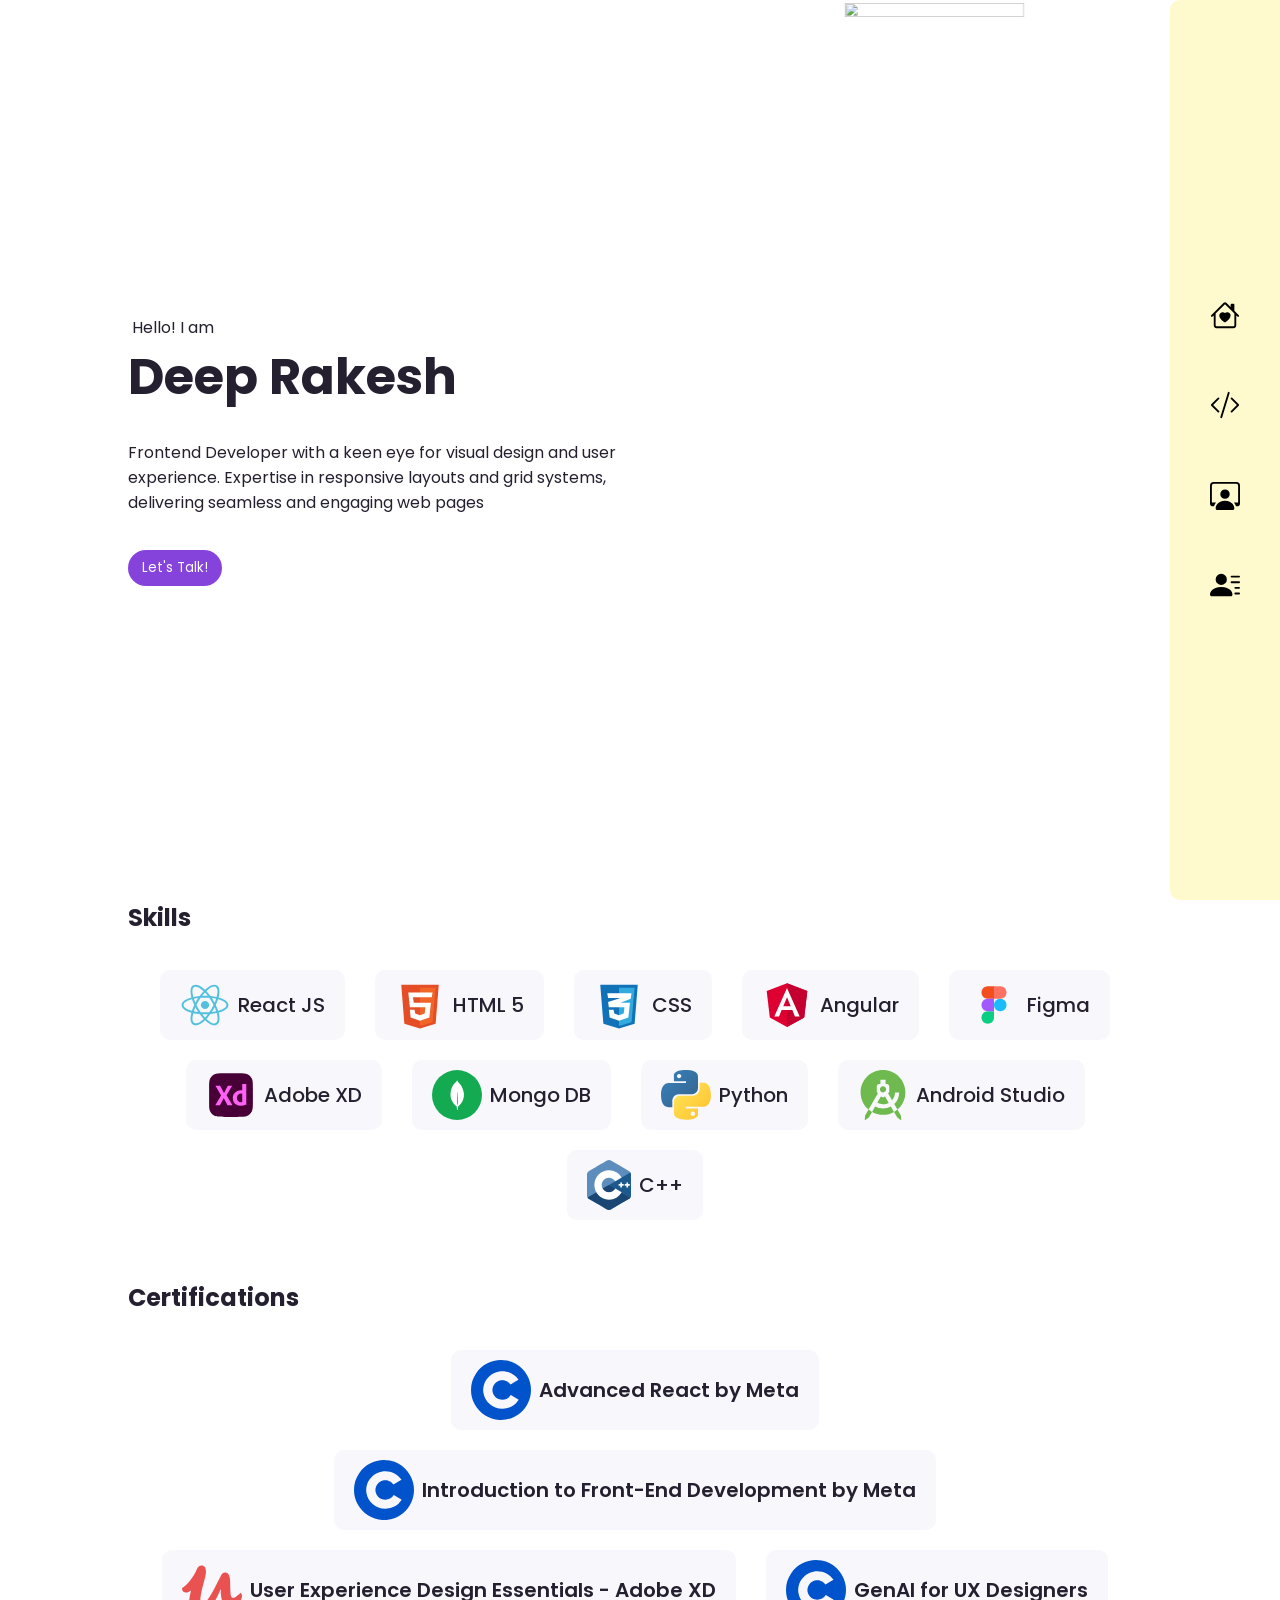
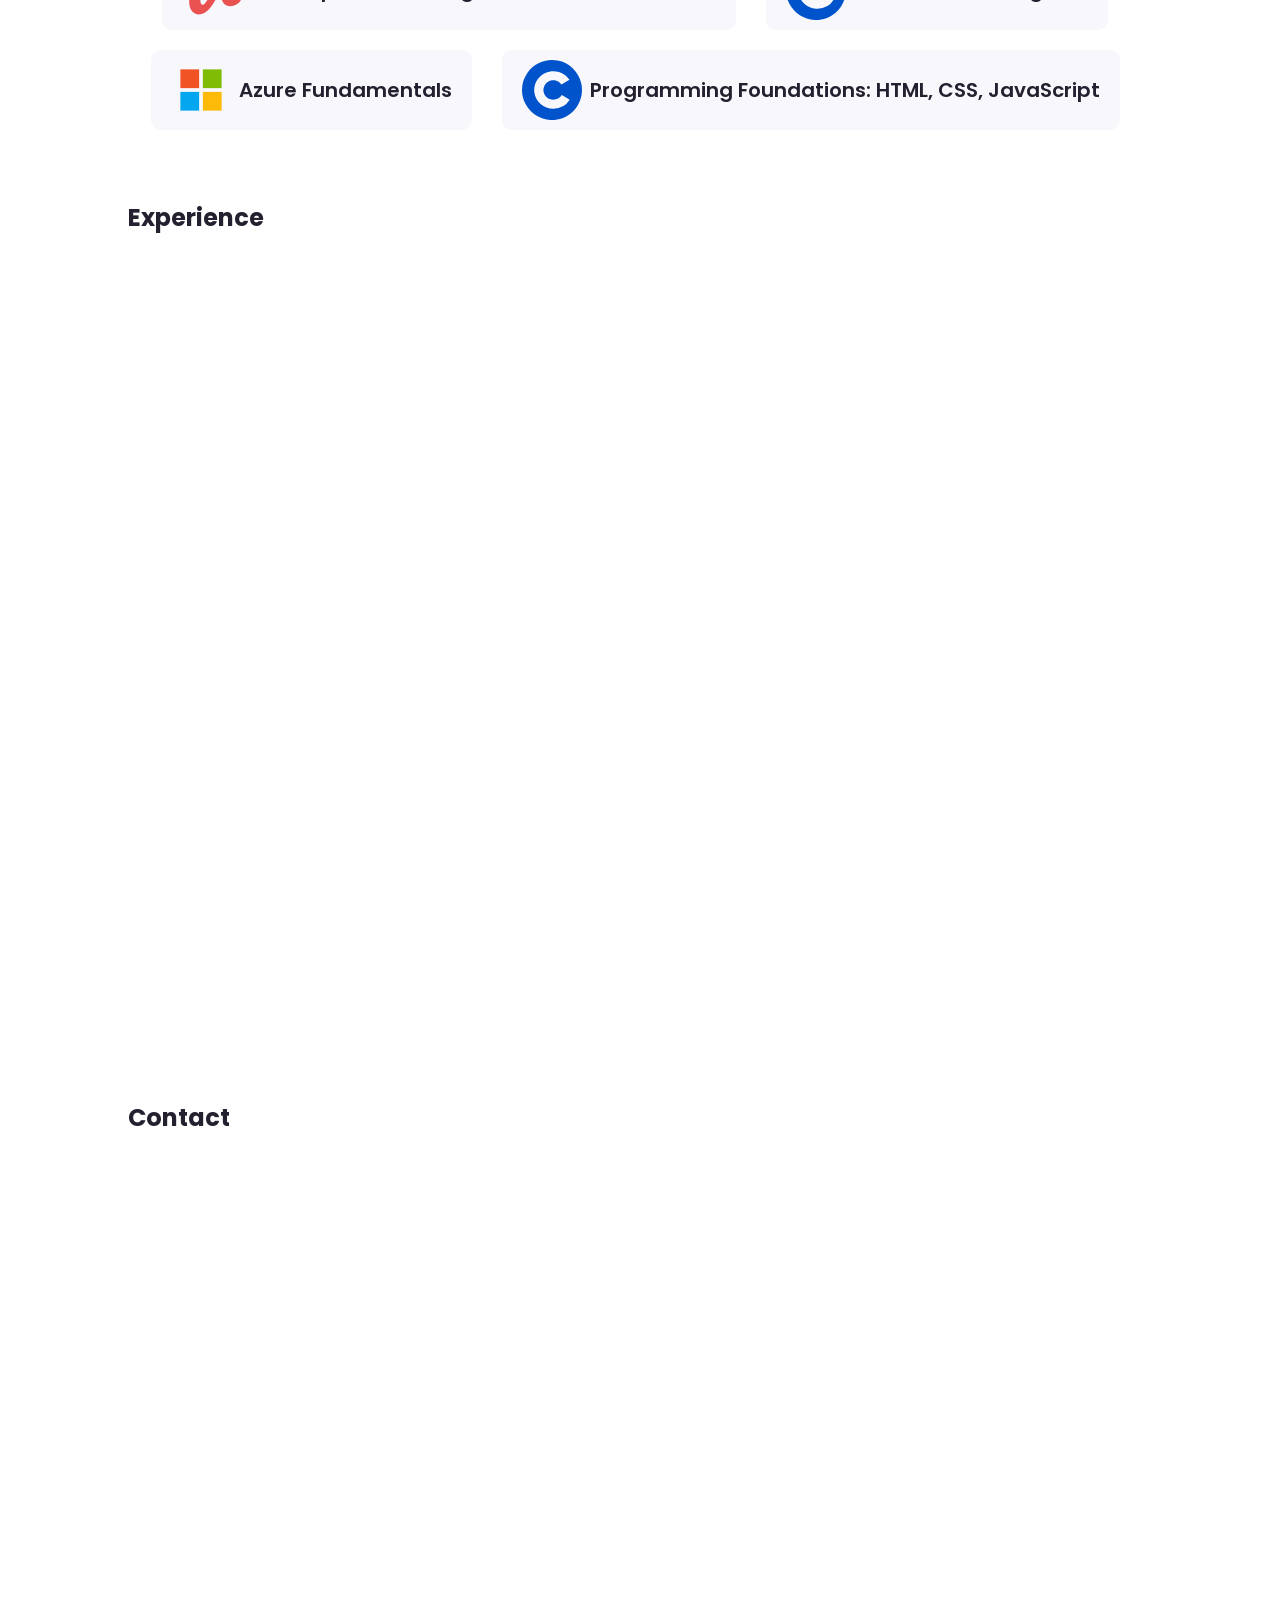
==== resume.html @ fbcc6af5 "Intro screen and skills partial" ====
<head>
  <title>Deep's Resume</title>
  <link rel="icon" href="/portfolio-svgrepo-com.svg" />
  <link rel="stylesheet" href="/resume.css" />
  <link rel="stylesheet" href="/fonts.css" />
  <link rel="preconnect" href="https://fonts.googleapis.com" />
  <link rel="preconnect" href="https://fonts.gstatic.com" crossorigin />
  <link
    href="https://fonts.googleapis.com/css2?family=Poppins:ital,wght@0,100;0,200;0,300;0,400;0,500;0,600;0,700;0,800;0,900;1,100;1,200;1,300;1,400;1,500;1,600;1,700;1,800;1,900&display=swap"
    rel="stylesheet"
  />
</head>

<body class="custom-scrollbar">
  <div class="sidebar">
    <div class="icons">
      <div class="icon-container" data-section="Home">
        <img src="/icons/house-heart.svg" alt="" />
        <span class="hover-text">Home</span>
      </div>
      <div class="icon-container" data-section="skill">
        <img src="/icons/code-slash.svg" alt="" />
        <span class="hover-text">Skills</span>
      </div>
      <div class="icon-container" data-section="Experience">
        <img src="/icons/person-workspace.svg" alt="" />
        <span class="hover-text">Experience</span>
      </div>
      <div class="icon-container" data-section="contact">
        <img src="/icons/person-lines-fill.svg" alt="" />
        <span class="hover-text">Contact</span>
      </div>
    </div>
  </div>

  <div id="Home" class="sections">
    <img class="profile-img" src="/icons/profile-image.png" alt="" />
    <div class="intro">
      <span>&nbsp;Hello! I am</span>
      <h2>Deep Rakesh</h2>
      <br />
      <span
        >Frontend Developer with a keen eye for visual design and user
        experience. Expertise in responsive layouts and grid systems, delivering
        seamless and engaging web pages</span
      >
      <br />
      <button>Let's Talk!</button>
    </div>
  </div>
  <div id="skill" class="sections">
    <h2>Skills</h2>
    <br />
    <div class="skills-container" id="skills-container">
      <!-- <div class="skill">
        <img src="/icons/react.svg" alt="" />
        <span class="poppins-medium">React JS</span>
      </div> -->
    </div>
    <br /><br />
    <h2>Certifications</h2>
    <br />
    <div class="certifications-container">
      <div class="certification">
        <img src="/icons/coursera.svg" alt="" />
        <span class="poppins-semibold">Advanced React by Meta</span>
      </div>
      <div class="certification">
        <img src="/icons/coursera.svg" alt="" />
        <span class="poppins-semibold"
          >Introduction to Front-End Development by Meta</span
        >
      </div>
      <div class="certification">
        <img src="/icons/udemy.svg" alt="" />
        <span class="poppins-semibold"
          >User Experience Design Essentials - Adobe XD</span
        >
      </div>
      <div class="certification">
        <img src="/icons/coursera.svg" alt="" />
        <span class="poppins-semibold"
          >GenAI for UX Designers</span
        >
      </div>
      <div class="certification">
        <img src="/icons/microsoft.svg" alt="" />
        <span class="poppins-semibold"
          >Azure Fundamentals</span
        >
      </div>
      <div class="certification">
        <img src="/icons/coursera.svg" alt="" />
        <span class="poppins-semibold"
          >Programming Foundations: HTML, CSS, JavaScript</span
        >
      </div>
    </div>
  </div>
  <div id="Experience" class="sections">
    <h2>Experience</h2>
  </div>
  <div id="contact" class="sections">
    <h2>Contact</h2>
  </div>
  <script src="/resume.js"></script>
</body>
---- resume.css ----
* {
  transition: all 0.3s ease;
}

.custom-scrollbar::-webkit-scrollbar {
  width: 7px;
}

/* Handle */
.custom-scrollbar::-webkit-scrollbar-thumb {
  background: #888;
  border-radius: 3px;
  /* Color of the scrollbar handle */
}

body {
  font-family: Poppins;
  margin: 0;
}

.sections {
  min-height: 100vh;
}

.sidebar {
  background-color: #fffacd;
  position: fixed;
  height: 100vh;
  right: 0;
  border-radius: 10px 0px 0px 10px;
  padding: 0px 10px;
  display: flex;
  justify-content: center;
}

.icon-container {
  position: relative;
}

.sidebar > .icons {
  display: flex;
  flex-direction: column;
  justify-content: center;
}

.sidebar > .icons img {
  padding: 20px;
  height: 30px;
  margin: 10px 10px;
  overflow: visible;
}

.sidebar > .icons img:hover {
  background-color: #ffffff;
  box-shadow: 0px 0px 10px #00000008;
  border-radius: 50%;
}

.hover-text {
  position: absolute;
  transform: translate(-50%, -50%);
  background-color: rgba(0, 0, 0, 0.7);
  color: white;
  padding: 5px 10px;
  border-radius: 5px;
  opacity: 0;
  transition: opacity 0.3s;
  pointer-events: none;
  width: max-content;
  left: -40%;
  bottom: 10%;
}

.icon-container:hover .hover-text {
  opacity: 1;
}

#Home {
  display: flex;
  flex-direction: row-reverse;
  /* background: radial-gradient(circle, #5f90ff -70%, #ffffff 42%); */
}
#skill, #Experience, #contact {
  /* background: radial-gradient(circle, #ff5fdc -70%, #ffffff 42%); */
  padding: 0 10%;
}
#Home .profile-img {
  scale: 0.7;
  width: 50%;
}
#Home .intro {
  width: 50%;
  display: flex;
  flex-direction: column;
  justify-content: center;
  padding: 10%;
}

h2,
span {
  color: #25202f;
  margin: 0;
}
#Home .intro h2 {
  font-size: 50px;
}
.intro button {
  margin-top: 10px;
  border: none;
  padding: 8px 14px;
  width: max-content;
  border-radius: 20px;
  font-family: Poppins;
  background-color: #8643dc;
  color: #ffffff;
}
.intro button:hover {
  scale: 1.1;
}
.skills-container {
  display: flex;
  flex-wrap: wrap;
  justify-content: center;
}
.skill {
  background-color: #f7f7fc;
  border-radius: 10px;
  width: max-content;
  padding: 10px 20px;
  display: flex;
  align-items: center;
  justify-content: center;
  margin: 10px 20px 10px 10px;
}
.skill:hover {
  scale: 1.1;
}
.skill img {
  height: 50px;
  margin-right: 8px;
}

.skill span {
  font-size: 20px;
}
/* ==================== */

.certifications-container {
  display: flex;
  flex-wrap: wrap;
  justify-content: center;
}
.certification {
  background-color: #f7f7fc;
  border-radius: 10px;
  width: max-content;
  padding: 10px 20px;
  display: flex;
  align-items: center;
  justify-content: center;
  margin: 10px 20px 10px 10px;
}
.certification:hover {
  scale: 1.05;
  cursor: pointer;
}
.certification img {
  height: 50px;
  margin-right: 8px;
}

.certification span {
  font-size: 20px;
}
.certification img {
  height: 60px;
}
---- fonts.css ----
.poppins-thin {
  font-family: "Poppins", sans-serif;
  font-weight: 100;
  font-style: normal;
}

.poppins-extralight {
  font-family: "Poppins", sans-serif;
  font-weight: 200;
  font-style: normal;
}

.poppins-light {
  font-family: "Poppins", sans-serif;
  font-weight: 300;
  font-style: normal;
}

.poppins-regular {
  font-family: "Poppins", sans-serif;
  font-weight: 400;
  font-style: normal;
}

.poppins-medium {
  font-family: "Poppins", sans-serif;
  font-weight: 500;
  font-style: normal;
}

.poppins-semibold {
  font-family: "Poppins", sans-serif;
  font-weight: 600;
  font-style: normal;
}

.poppins-bold {
  font-family: "Poppins", sans-serif;
  font-weight: 700;
  font-style: normal;
}

.poppins-extrabold {
  font-family: "Poppins", sans-serif;
  font-weight: 800;
  font-style: normal;
}

.poppins-black {
  font-family: "Poppins", sans-serif;
  font-weight: 900;
  font-style: normal;
}

.poppins-thin-italic {
  font-family: "Poppins", sans-serif;
  font-weight: 100;
  font-style: italic;
}

.poppins-extralight-italic {
  font-family: "Poppins", sans-serif;
  font-weight: 200;
  font-style: italic;
}

.poppins-light-italic {
  font-family: "Poppins", sans-serif;
  font-weight: 300;
  font-style: italic;
}

.poppins-regular-italic {
  font-family: "Poppins", sans-serif;
  font-weight: 400;
  font-style: italic;
}

.poppins-medium-italic {
  font-family: "Poppins", sans-serif;
  font-weight: 500;
  font-style: italic;
}

.poppins-semibold-italic {
  font-family: "Poppins", sans-serif;
  font-weight: 600;
  font-style: italic;
}

.poppins-bold-italic {
  font-family: "Poppins", sans-serif;
  font-weight: 700;
  font-style: italic;
}

.poppins-extrabold-italic {
  font-family: "Poppins", sans-serif;
  font-weight: 800;
  font-style: italic;
}

.poppins-black-italic {
  font-family: "Poppins", sans-serif;
  font-weight: 900;
  font-style: italic;
}
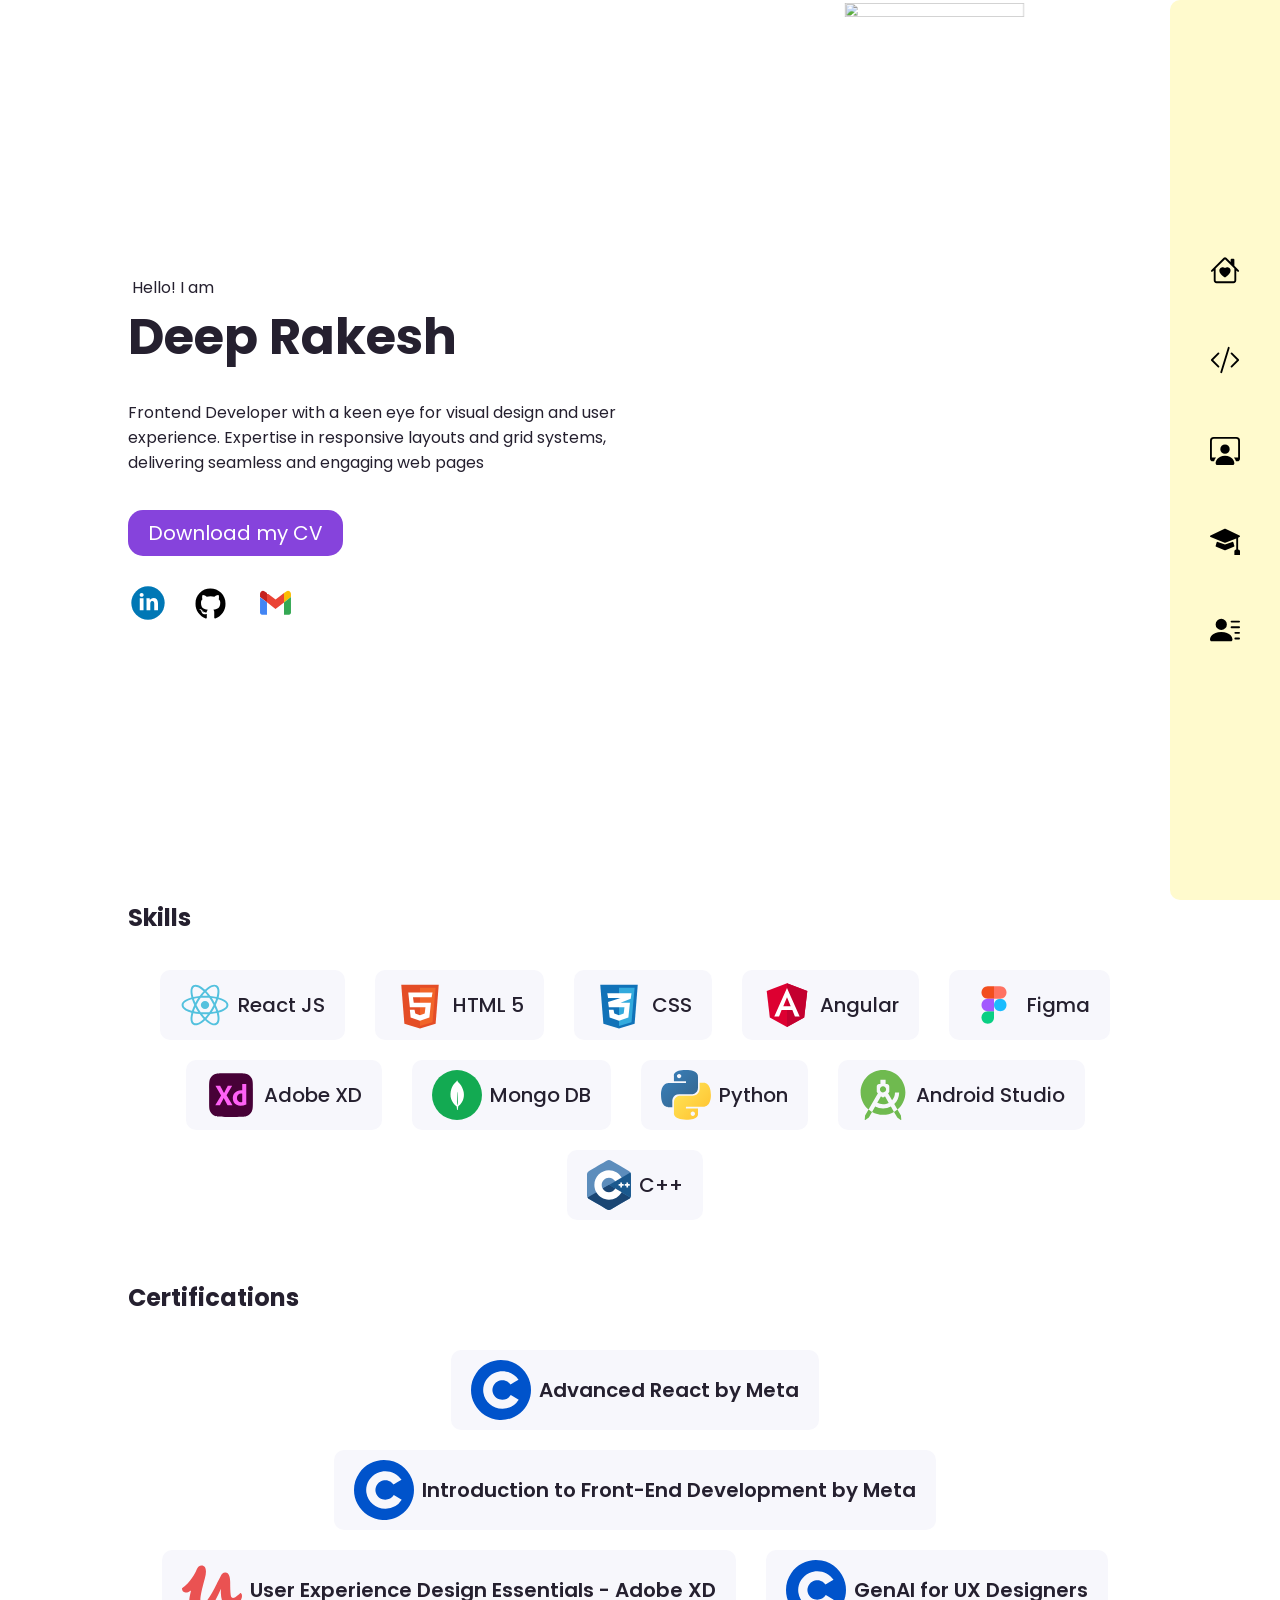
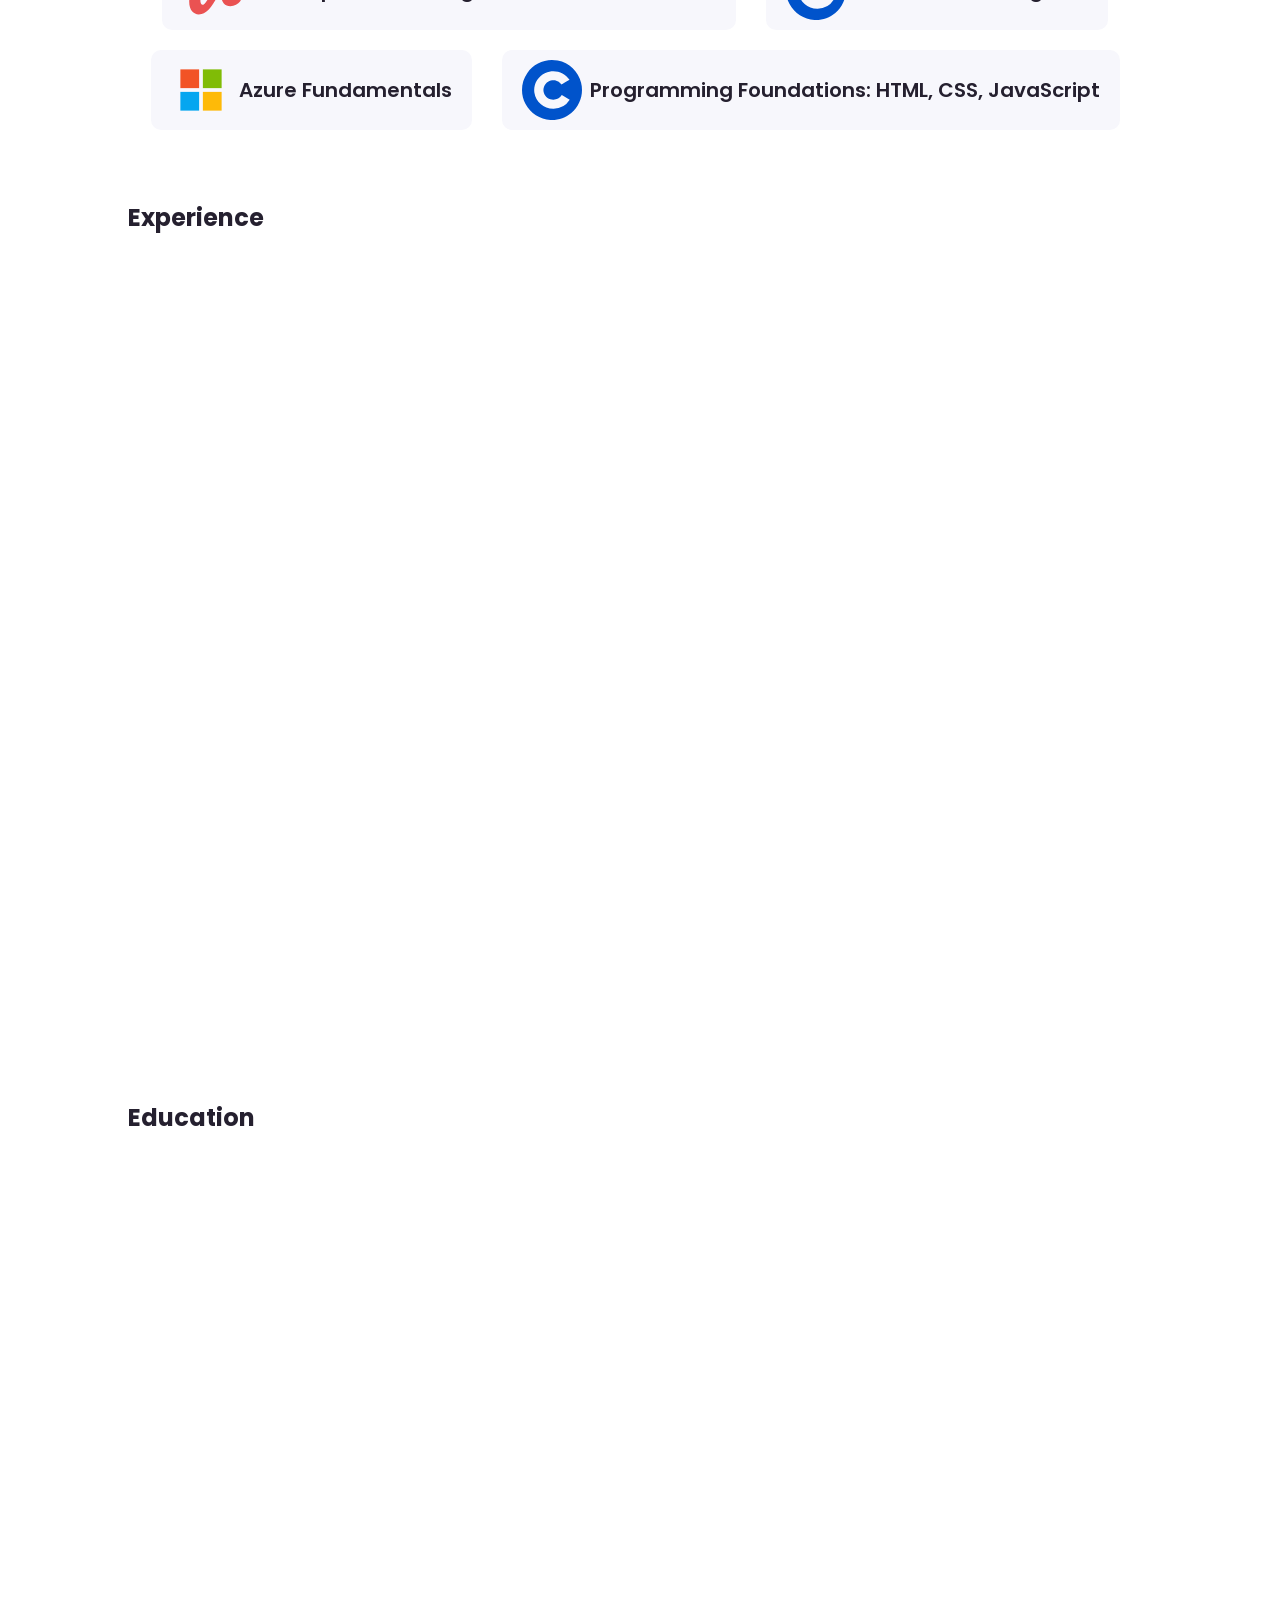
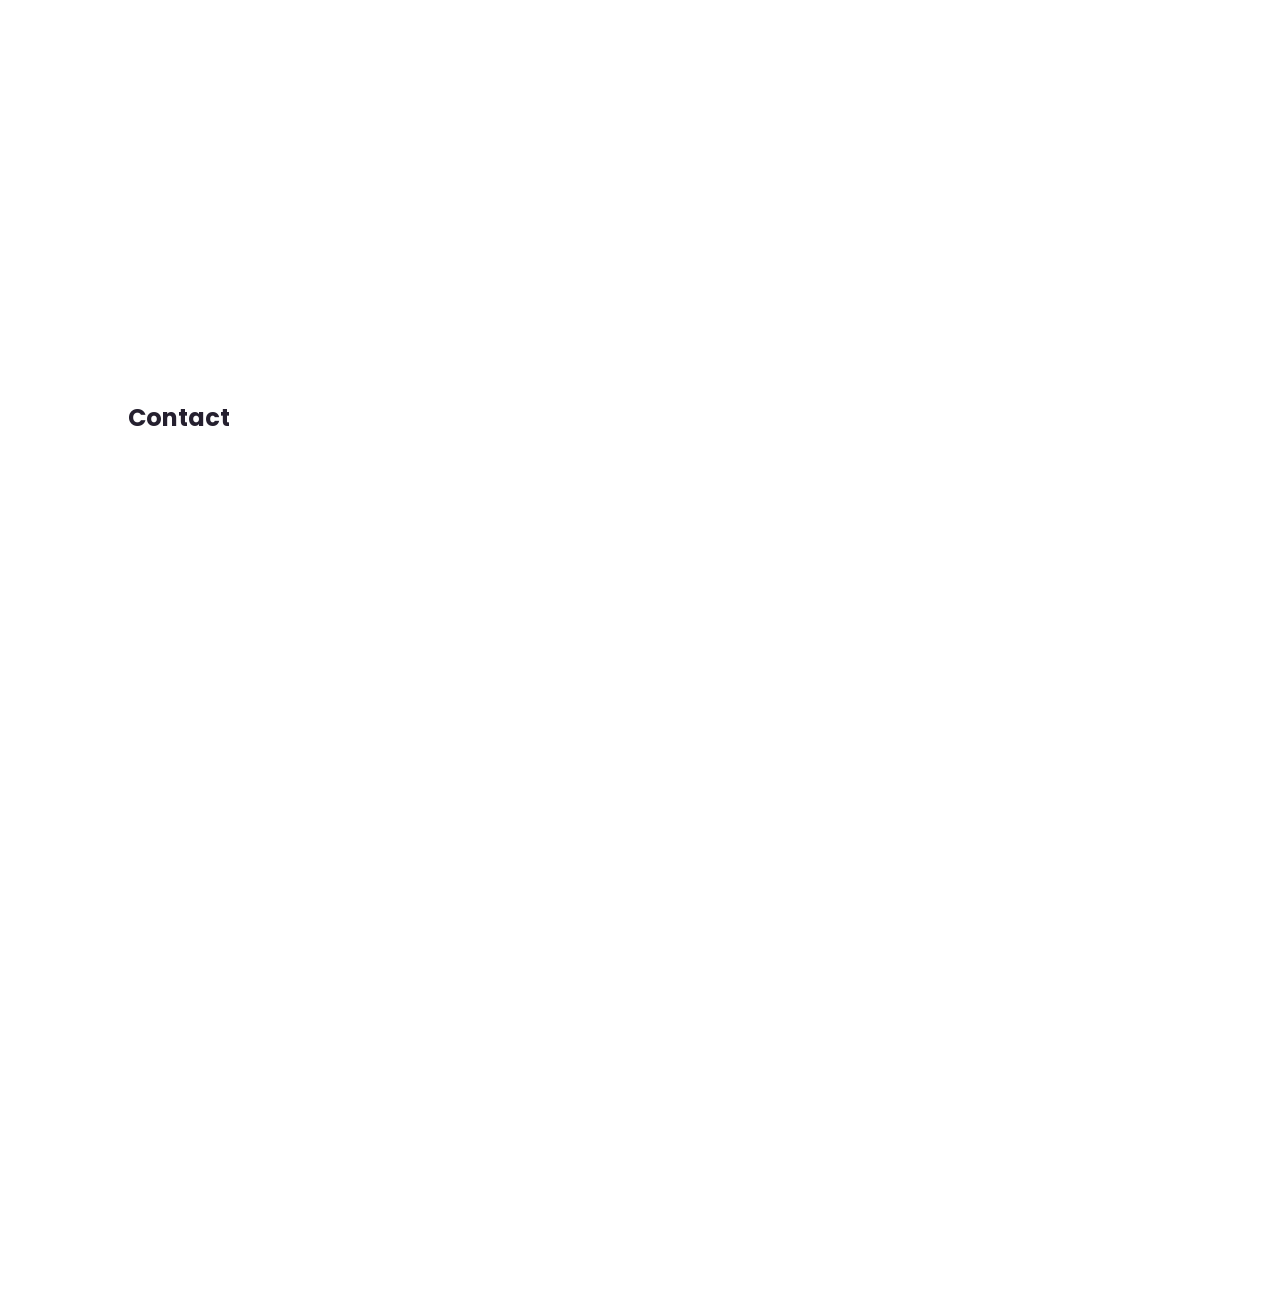
==== commit b4bc1dc5: "Added resume to download" ====
--- a/resume.html
+++ b/resume.html
@@ -26,6 +26,10 @@
         <img src="/icons/person-workspace.svg" alt="" />
         <span class="hover-text">Experience</span>
       </div>
+      <div class="icon-container" data-section="education">
+        <img src="/icons/mortarboard-fill.svg" alt="" />
+        <span class="hover-text">Education</span>
+      </div>
       <div class="icon-container" data-section="contact">
         <img src="/icons/person-lines-fill.svg" alt="" />
         <span class="hover-text">Contact</span>
@@ -45,7 +49,24 @@
         seamless and engaging web pages</span
       >
       <br />
-      <button>Let's Talk!</button>
+      <button id="download-resume">Download my CV</button>
+      <br />
+      <div class="homepage-links">
+        <a href="https://www.linkedin.com/in/deeprakesh/" target="_blank">
+          <img
+            style="height: 40px"
+            src="/icons/linkedin.svg"
+            href="https://www.linkedin.com/in/deeprakesh/"
+            alt=""
+          />
+        </a>
+        <a href="https://github.com/Deep0902/" target="_blank">
+          <img style="height: 45px" src="/icons/github.svg" alt="" />
+        </a>
+        <a id="email-button">
+          <img style="height: 45px" src="/icons/gmail.svg" alt="" />
+        </a>
+      </div>
     </div>
   </div>
   <div id="skill" class="sections">
@@ -79,15 +100,11 @@
       </div>
       <div class="certification">
         <img src="/icons/coursera.svg" alt="" />
-        <span class="poppins-semibold"
-          >GenAI for UX Designers</span
-        >
+        <span class="poppins-semibold">GenAI for UX Designers</span>
       </div>
       <div class="certification">
         <img src="/icons/microsoft.svg" alt="" />
-        <span class="poppins-semibold"
-          >Azure Fundamentals</span
-        >
+        <span class="poppins-semibold">Azure Fundamentals</span>
       </div>
       <div class="certification">
         <img src="/icons/coursera.svg" alt="" />
@@ -100,6 +117,9 @@
   <div id="Experience" class="sections">
     <h2>Experience</h2>
   </div>
+  <div id="education" class="sections">
+    <h2>Education</h2>
+  </div>
   <div id="contact" class="sections">
     <h2>Contact</h2>
   </div>
--- a/resume.css
+++ b/resume.css
@@ -80,7 +80,10 @@
   flex-direction: row-reverse;
   /* background: radial-gradient(circle, #5f90ff -70%, #ffffff 42%); */
 }
-#skill, #Experience, #contact {
+#skill,
+#Experience,
+#contact,
+#education {
   /* background: radial-gradient(circle, #ff5fdc -70%, #ffffff 42%); */
   padding: 0 10%;
 }
@@ -107,9 +110,10 @@
 .intro button {
   margin-top: 10px;
   border: none;
-  padding: 8px 14px;
+  font-size: 20px;
+  padding: 8px 20px;
   width: max-content;
-  border-radius: 20px;
+  border-radius: 15px;
   font-family: Poppins;
   background-color: #8643dc;
   color: #ffffff;
@@ -117,6 +121,16 @@
 .intro button:hover {
   scale: 1.1;
 }
+.homepage-links{
+  display: flex;
+  align-items: center;
+}
+.homepage-links a {
+  height: max-content;
+  width: max-content;
+  margin-right: 20px;
+}
+
 .skills-container {
   display: flex;
   flex-wrap: wrap;
@@ -134,6 +148,7 @@
 }
 .skill:hover {
   scale: 1.1;
+  cursor: default;
 }
 .skill img {
   height: 50px;
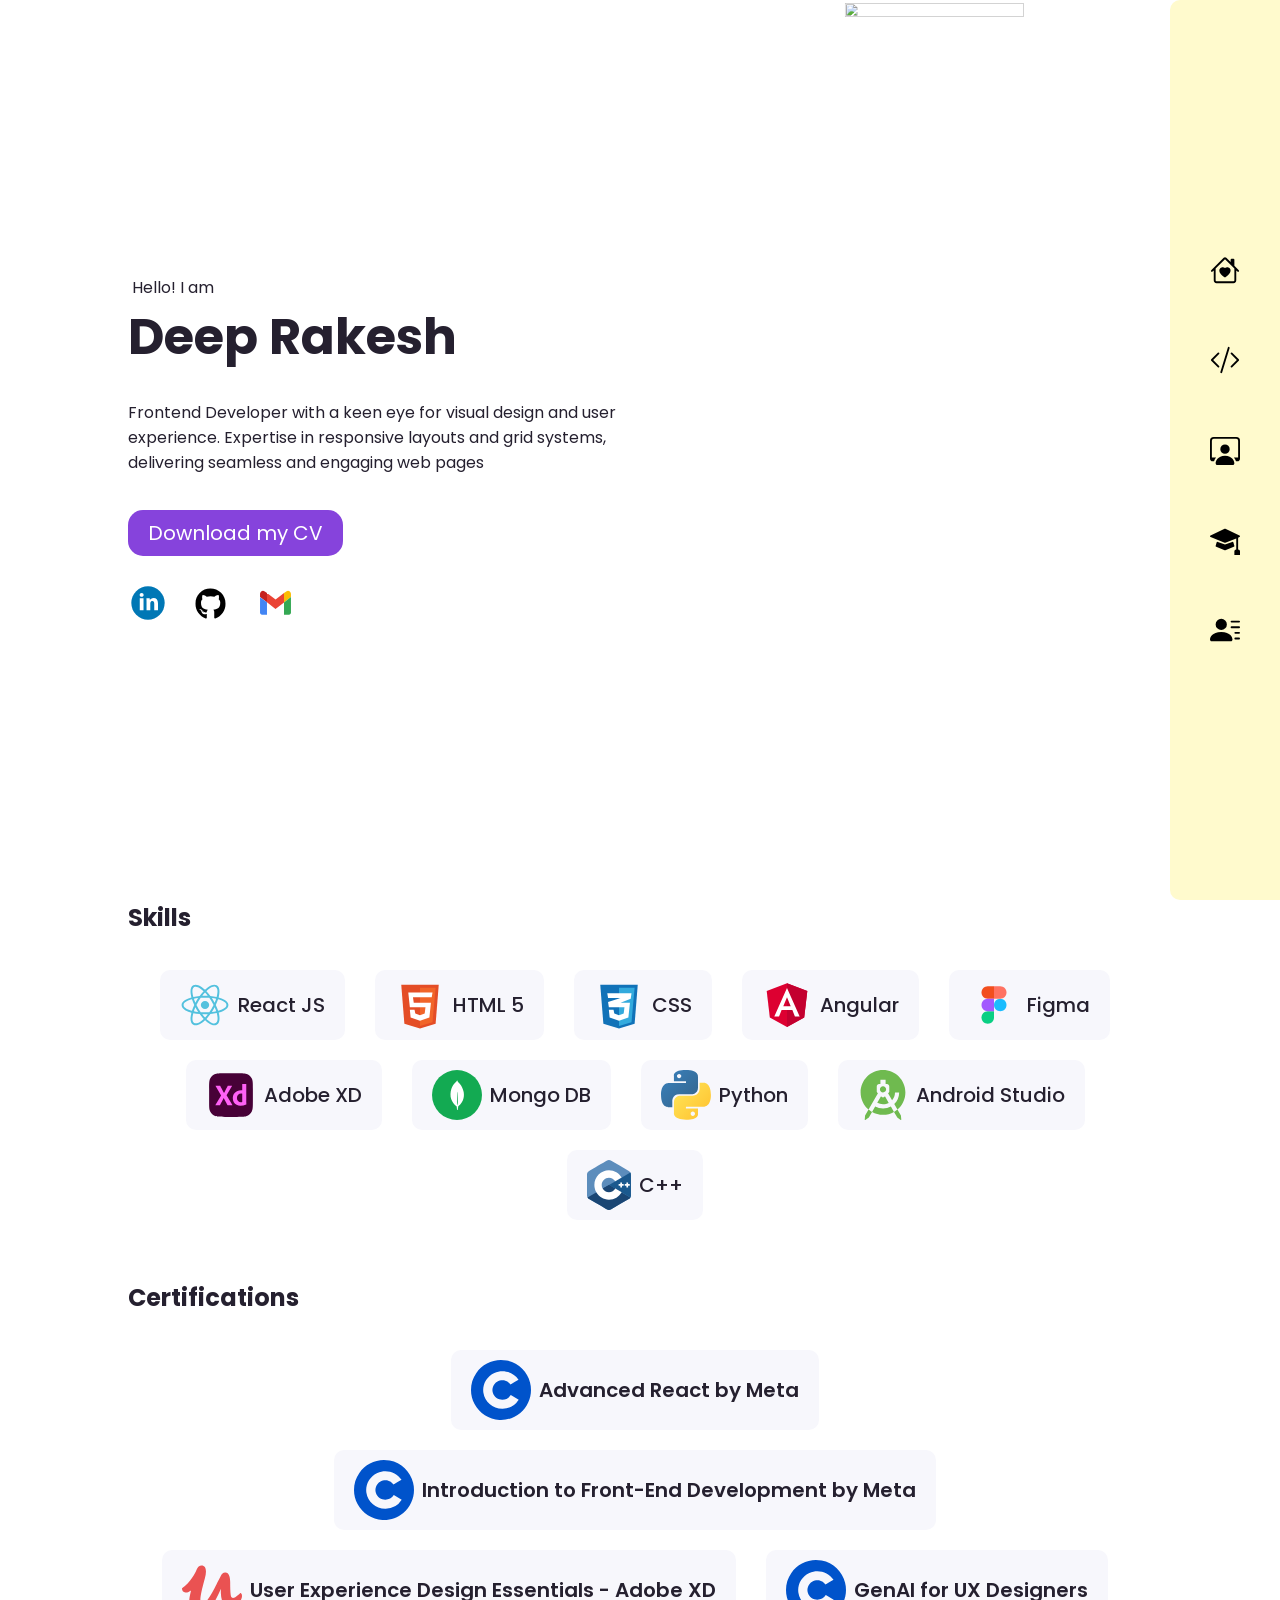
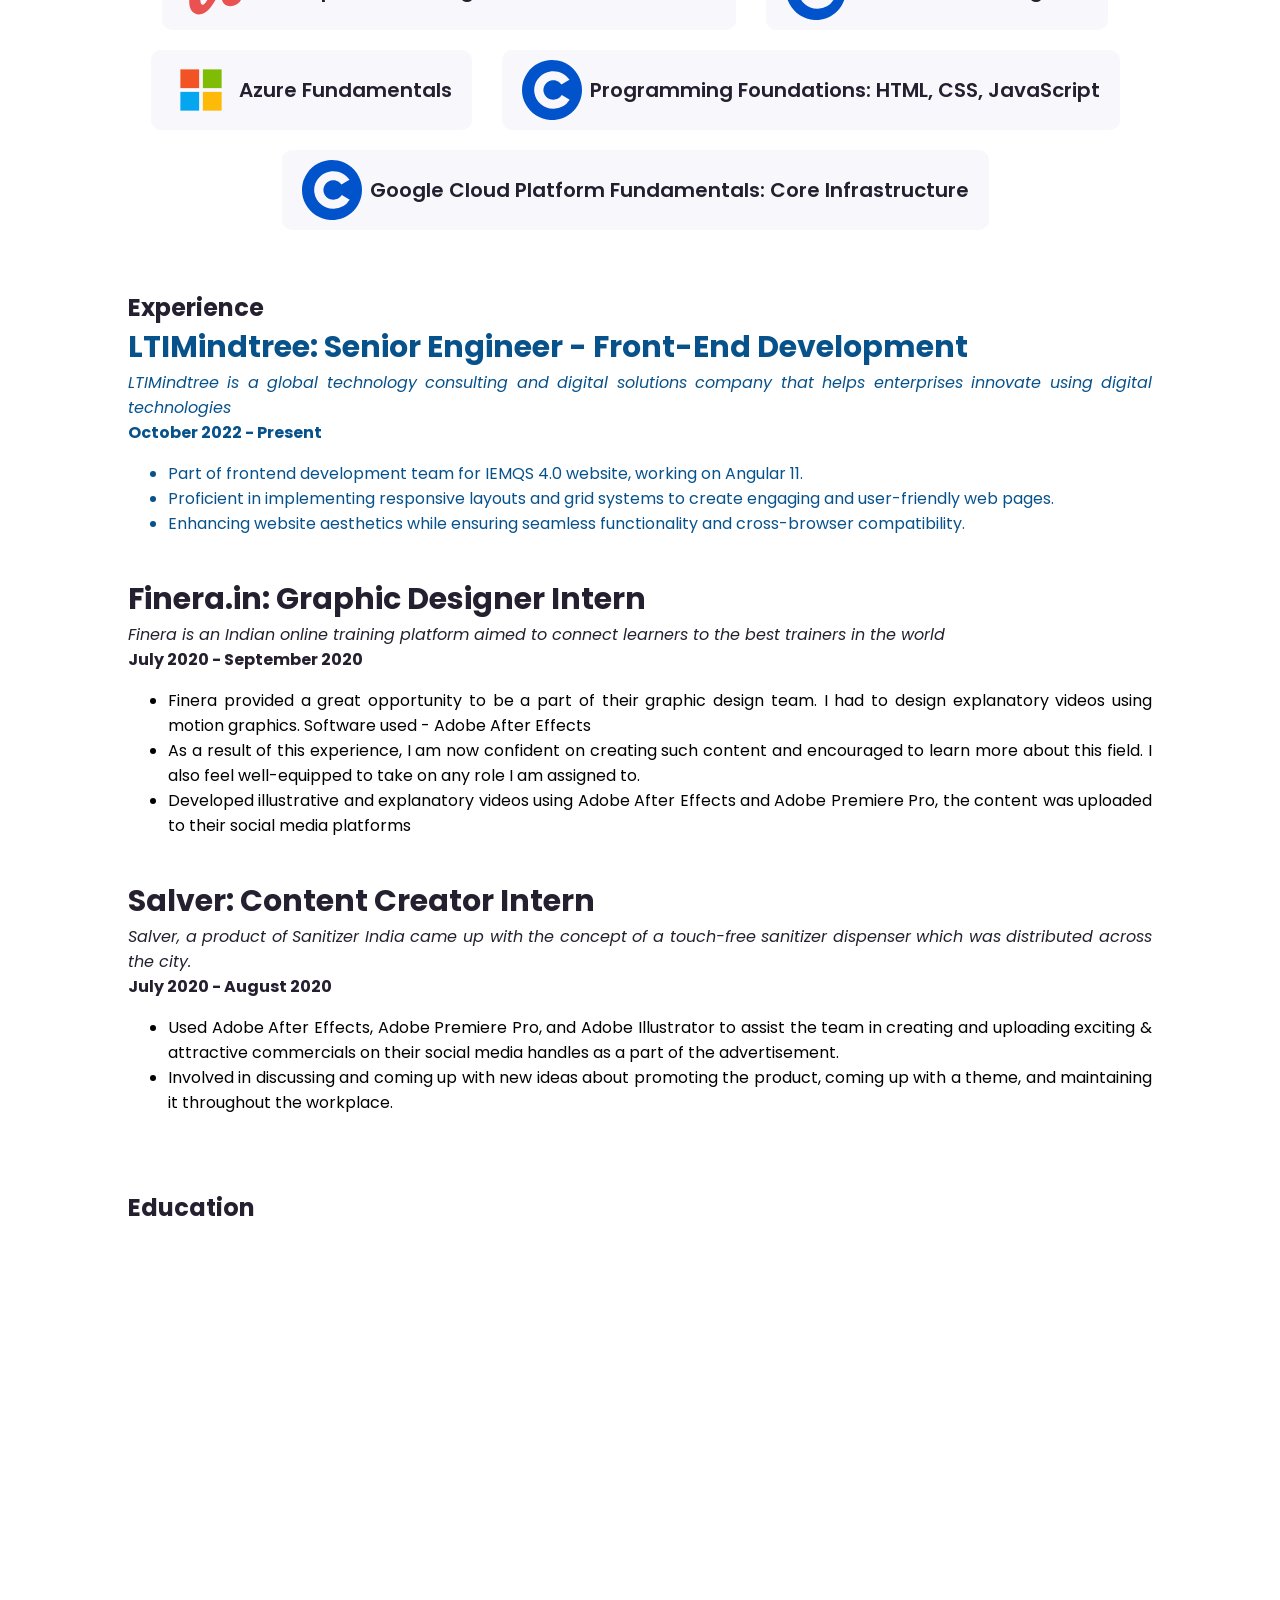
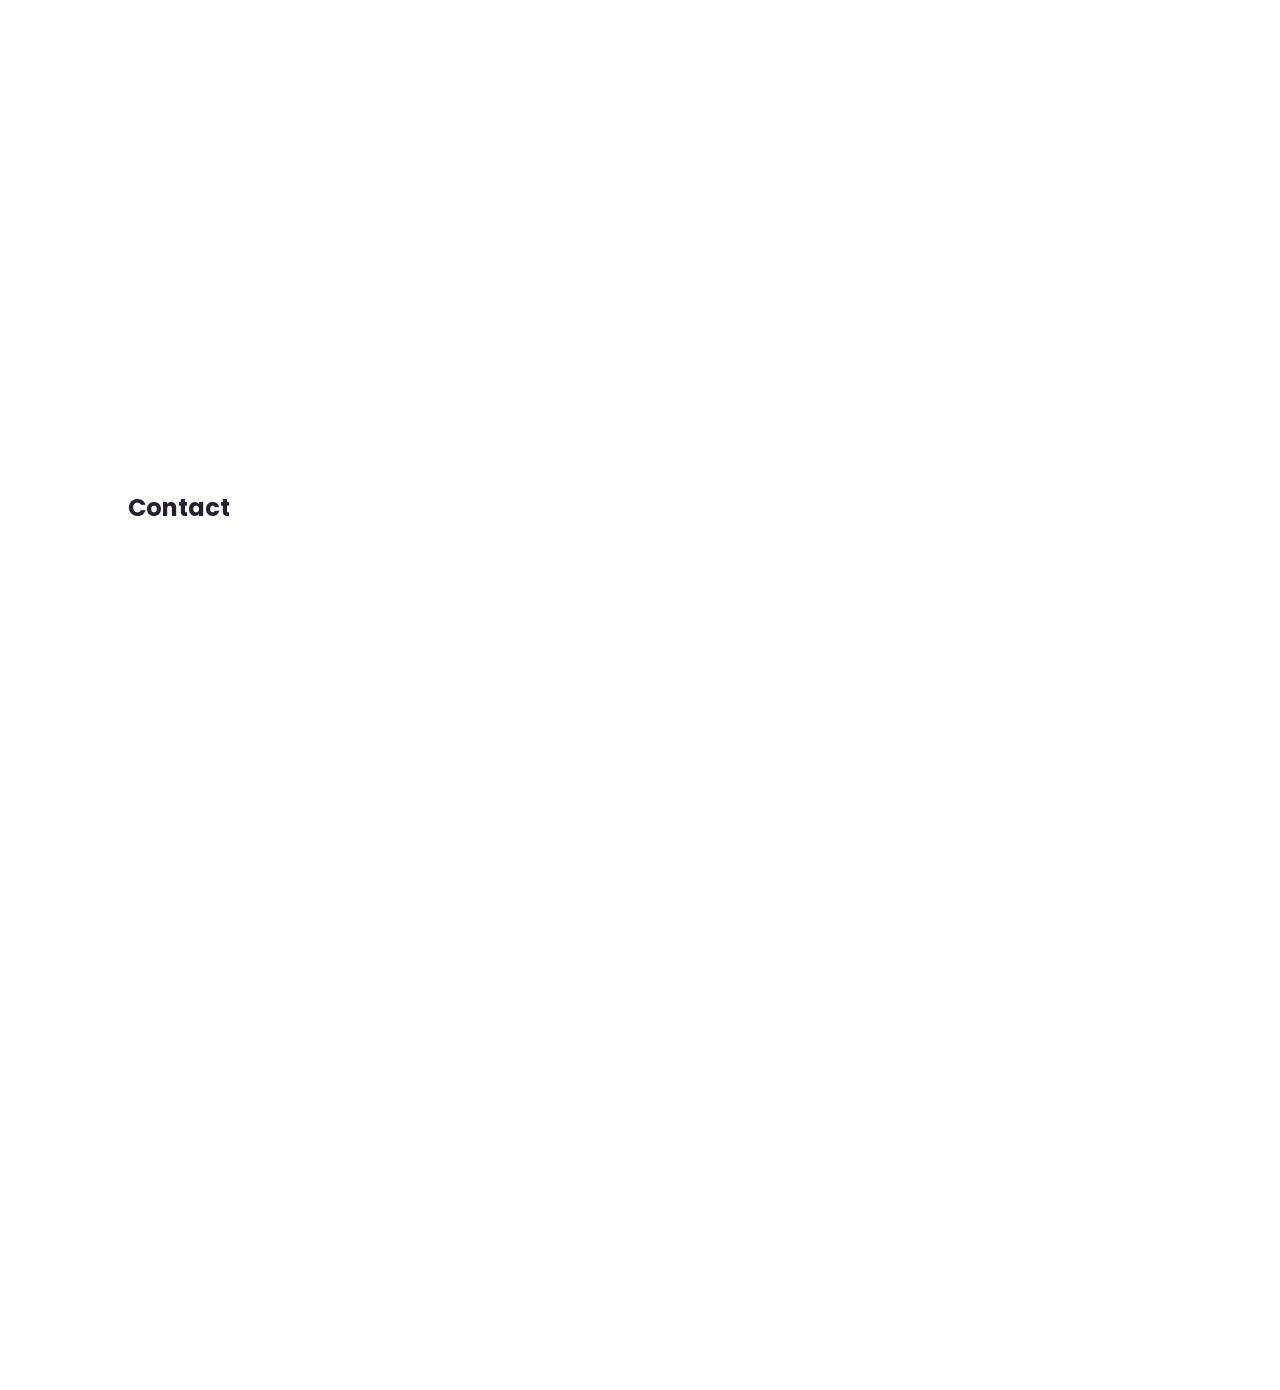
==== commit 81f2a7cd: "added links to certifications + experience" ====
--- a/resume.html
+++ b/resume.html
@@ -20,7 +20,7 @@
       </div>
       <div class="icon-container" data-section="skill">
         <img src="/icons/code-slash.svg" alt="" />
-        <span class="hover-text">Skills</span>
+        <span class="hover-text">Proficiencies</span>
       </div>
       <div class="icon-container" data-section="Experience">
         <img src="/icons/person-workspace.svg" alt="" />
@@ -82,40 +82,156 @@
     <h2>Certifications</h2>
     <br />
     <div class="certifications-container">
-      <div class="certification">
+      <div
+        class="certification"
+        onclick="openInNewTab('https://www.coursera.org/account/accomplishments/certificate/M3WDJSOHN22P')"
+      >
         <img src="/icons/coursera.svg" alt="" />
         <span class="poppins-semibold">Advanced React by Meta</span>
       </div>
-      <div class="certification">
+      <div
+        class="certification"
+        onclick="openInNewTab('https://www.coursera.org/account/accomplishments/certificate/BJYD35V2S750')"
+      >
         <img src="/icons/coursera.svg" alt="" />
         <span class="poppins-semibold"
           >Introduction to Front-End Development by Meta</span
         >
       </div>
-      <div class="certification">
+      <div
+        class="certification"
+        onclick="openInNewTab('https://www.udemy.com/certificate/UC-851239aa-befb-4308-9d73-70c8986e2776/')"
+      >
         <img src="/icons/udemy.svg" alt="" />
         <span class="poppins-semibold"
           >User Experience Design Essentials - Adobe XD</span
         >
       </div>
-      <div class="certification">
+      <div
+        class="certification"
+        onclick="openInNewTab('https://coursera.org/verify/YP1P1XZEQEKC')"
+      >
         <img src="/icons/coursera.svg" alt="" />
         <span class="poppins-semibold">GenAI for UX Designers</span>
       </div>
-      <div class="certification">
+      <div
+        class="certification"
+        onclick="openInNewTab('https://www.credly.com/badges/1c591a95-a49f-468f-8237-c08c05a5cb93/linked_in_profile')"
+      >
         <img src="/icons/microsoft.svg" alt="" />
         <span class="poppins-semibold">Azure Fundamentals</span>
       </div>
-      <div class="certification">
+      <div
+        class="certification"
+        onclick="openInNewTab('https://www.coursera.org/account/accomplishments/certificate/VHHEYC6JDJEJ')"
+      >
         <img src="/icons/coursera.svg" alt="" />
         <span class="poppins-semibold"
           >Programming Foundations: HTML, CSS, JavaScript</span
         >
       </div>
-    </div>
+      <div
+        class="certification"
+        onclick="openInNewTab('https://www.coursera.org/account/accomplishments/certificate/9NYLU6U78QEP')"
+      >
+        <img src="/icons/coursera.svg" alt="" />
+        <span class="poppins-semibold"
+          >Google Cloud Platform Fundamentals: Core Infrastructure</span
+        >
+      </div>
+    </div>
+    <br />
+    <br />
   </div>
   <div id="Experience" class="sections">
     <h2>Experience</h2>
+    <div class="experience-section">
+      <div class="experience-card poppins-bold" style="color: #08528c">
+        <span class="experience-heading" style="color: #08528c"
+          >LTIMindtree: Senior Engineer - Front-End Development</span
+        >
+        <span
+          class="experience-about poppins-regular-italic"
+          style="color: #08528c"
+        >
+          LTIMindtree is a global technology consulting and digital solutions
+          company that helps enterprises innovate using digital technologies
+        </span>
+        <span class="experience-duration" style="color: #08528c">
+          October 2022 - Present
+        </span>
+        <div class="experience-details poppins-regular">
+          <ul>
+            <li>
+              Part of frontend development team for IEMQS 4.0 website, working
+              on Angular 11.
+            </li>
+            <li>
+              Proficient in implementing responsive layouts and grid systems to
+              create engaging and user-friendly web pages.
+            </li>
+            <li>
+              Enhancing website aesthetics while ensuring seamless functionality
+              and cross-browser compatibility.
+            </li>
+          </ul>
+        </div>
+      </div>
+      <br />
+      <div class="experience-card poppins-bold">
+        <span class="experience-heading"
+          >Finera.in: Graphic Designer Intern</span
+        >
+        <span class="experience-about poppins-regular-italic">
+          Finera is an Indian online training platform aimed to connect learners
+          to the best trainers in the world
+        </span>
+        <span class="experience-duration"> July 2020 - September 2020 </span>
+        <div class="experience-details poppins-regular">
+          <ul>
+            <li>
+              Finera provided a great opportunity to be a part of their graphic
+              design team. I had to design explanatory videos using motion
+              graphics. Software used - Adobe After Effects
+            </li>
+            <li>
+              As a result of this experience, I am now confident on creating
+              such content and encouraged to learn more about this field. I also
+              feel well-equipped to take on any role I am assigned to.
+            </li>
+            <li>
+              Developed illustrative and explanatory videos using Adobe After
+              Effects and Adobe Premiere Pro, the content was uploaded to their
+              social media platforms
+            </li>
+          </ul>
+        </div>
+      </div>
+      <br />
+      <div class="experience-card poppins-bold">
+        <span class="experience-heading">Salver: Content Creator Intern</span>
+        <span class="experience-about poppins-regular-italic">
+          Salver, a product of Sanitizer India came up with the concept of a
+          touch-free sanitizer dispenser which was distributed across the city.
+        </span>
+        <span class="experience-duration"> July 2020 - August 2020 </span>
+        <div class="experience-details poppins-regular">
+          <ul>
+            <li>
+              Used Adobe After Effects, Adobe Premiere Pro, and Adobe
+              Illustrator to assist the team in creating and uploading exciting
+              & attractive commercials on their social media handles as a part
+              of the advertisement.
+            </li>
+            <li>
+              Involved in discussing and coming up with new ideas about
+              promoting the product, coming up with a theme, and maintaining it
+              throughout the workplace.
+            </li>
+          </ul>
+        </div>
+      </div>
+    </div>
   </div>
   <div id="education" class="sections">
     <h2>Education</h2>
--- a/resume.css
+++ b/resume.css
@@ -31,6 +31,7 @@
   padding: 0px 10px;
   display: flex;
   justify-content: center;
+  z-index: 1;
 }
 
 .icon-container {
@@ -121,7 +122,7 @@
 .intro button:hover {
   scale: 1.1;
 }
-.homepage-links{
+.homepage-links {
   display: flex;
   align-items: center;
 }
@@ -129,6 +130,10 @@
   height: max-content;
   width: max-content;
   margin-right: 20px;
+}
+
+.homepage-links a img:hover {
+  scale: 1.1;
 }
 
 .skills-container {
@@ -190,3 +195,13 @@
 .certification img {
   height: 60px;
 }
+
+/* ====================================== */
+.experience-card {
+  display: flex;
+  flex-direction: column;
+  text-align: justify;
+}
+.experience-heading {
+  font-size: 30px;
+}
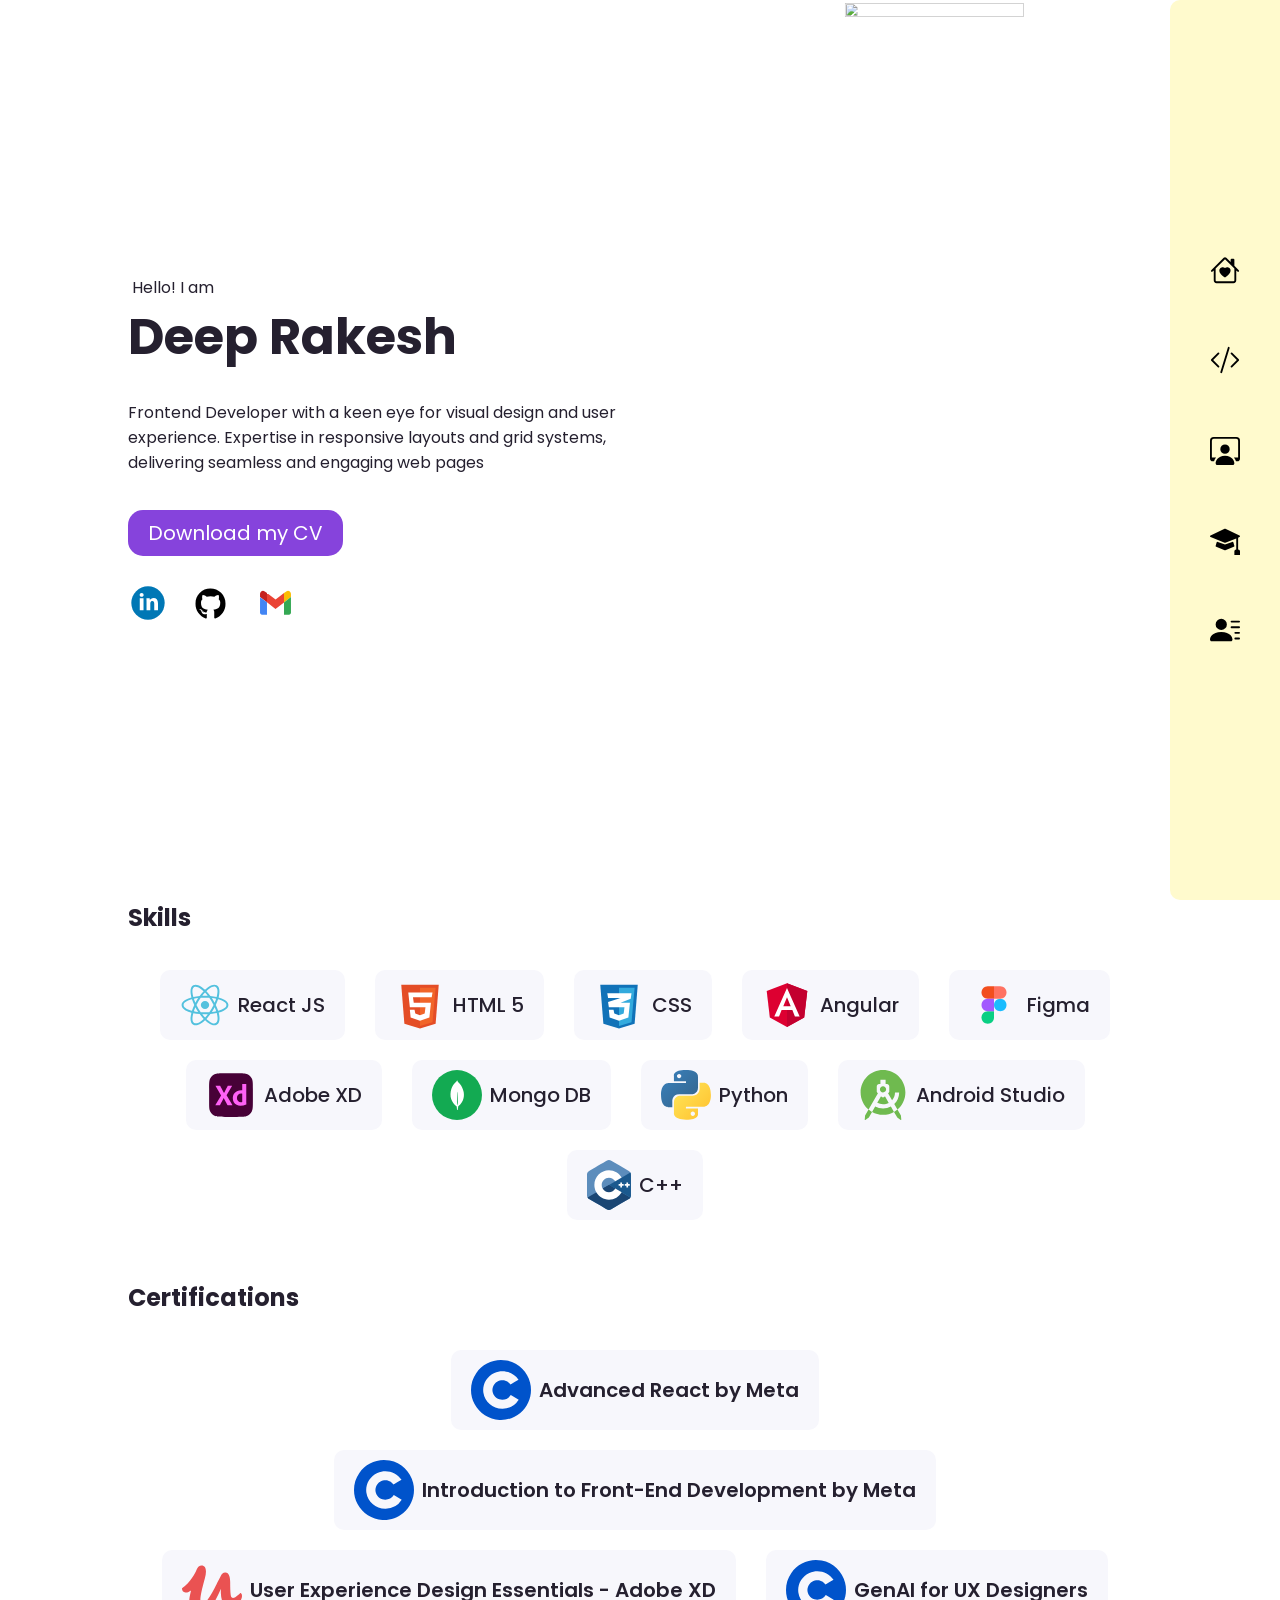
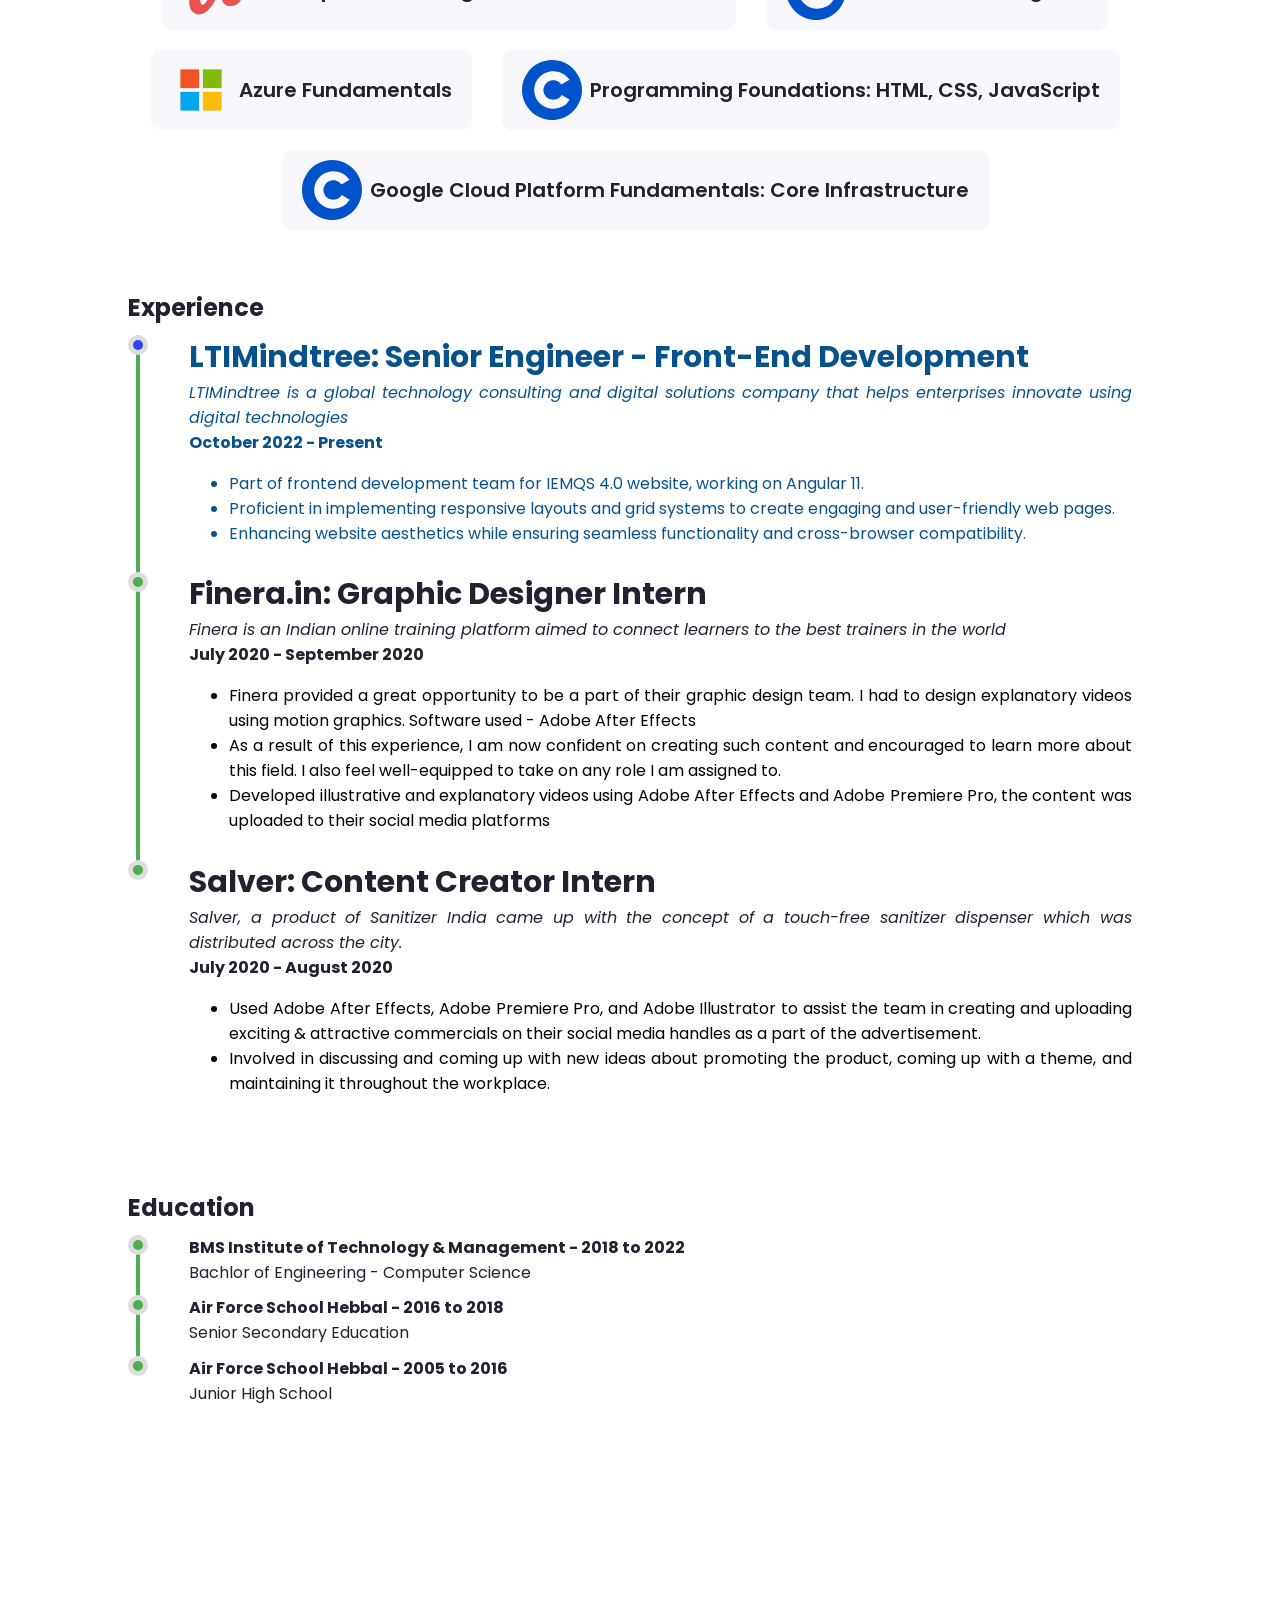
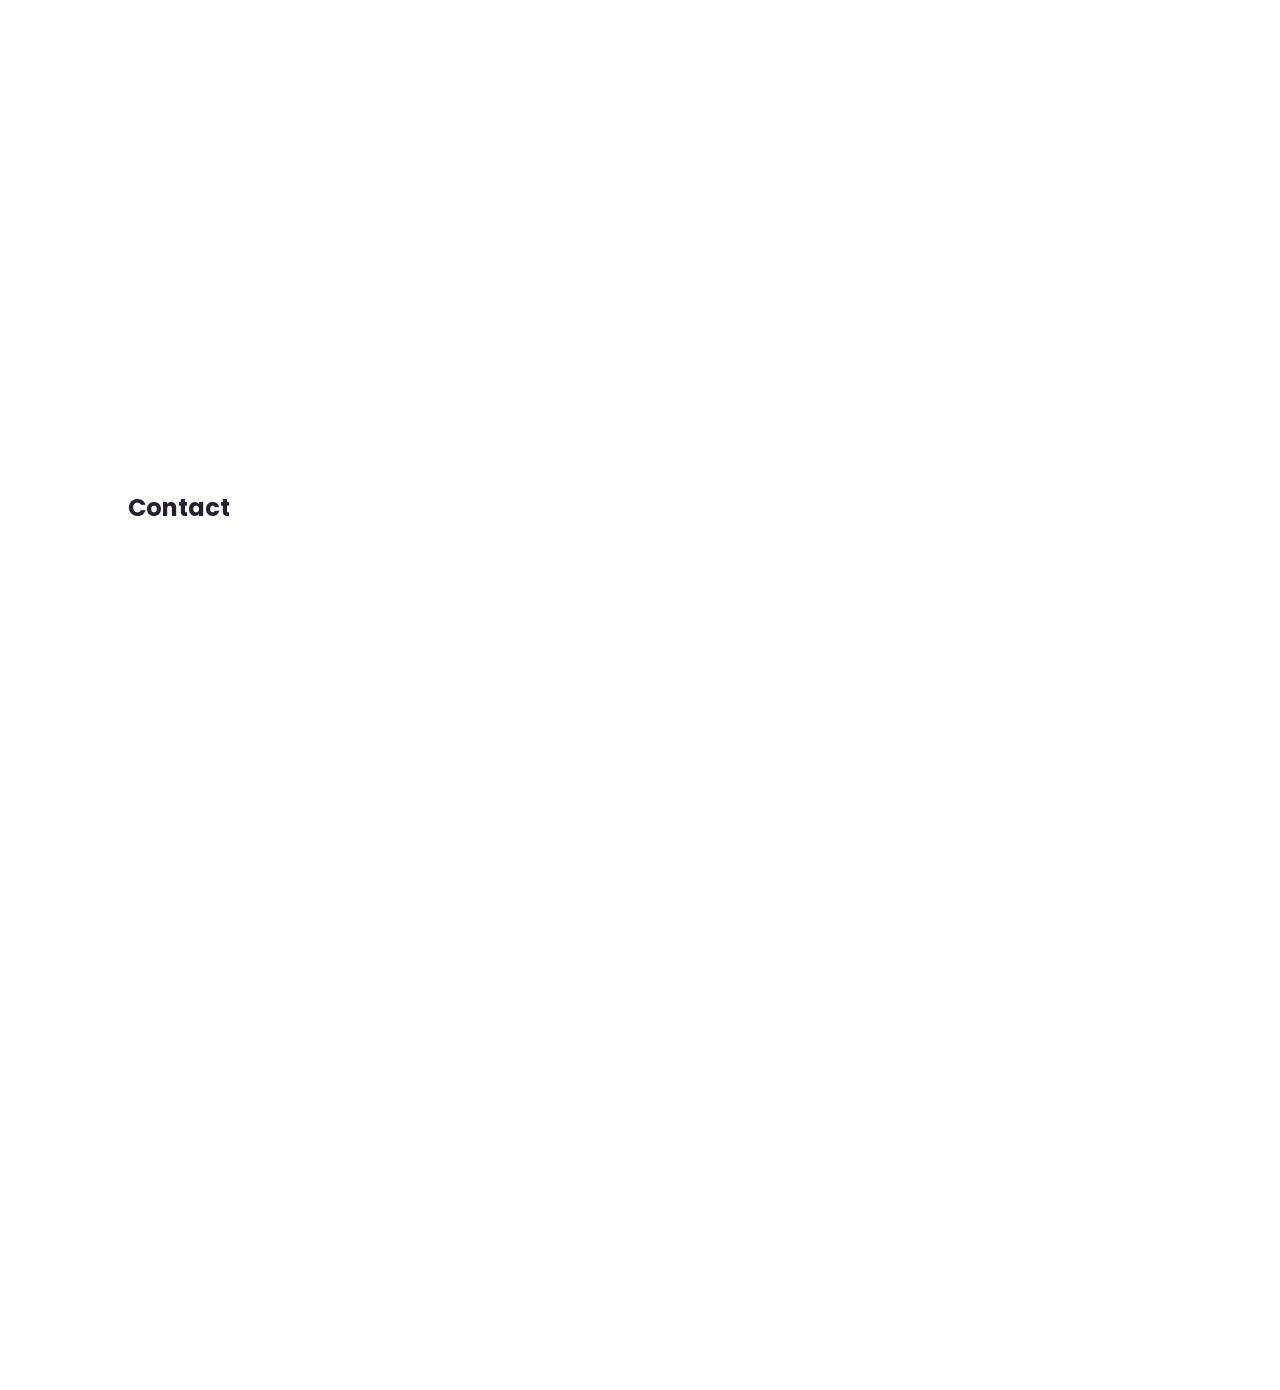
==== commit 4efe7087: "animations" ====
--- a/resume.html
+++ b/resume.html
@@ -1,8 +1,8 @@
 <head>
   <title>Deep's Resume</title>
   <link rel="icon" href="/portfolio-svgrepo-com.svg" />
-  <link rel="stylesheet" href="/resume.css" />
-  <link rel="stylesheet" href="/fonts.css" />
+  <link rel="stylesheet" href="./resume.css" />
+  <link rel="stylesheet" href="./fonts.css" />
   <link rel="preconnect" href="https://fonts.googleapis.com" />
   <link rel="preconnect" href="https://fonts.gstatic.com" crossorigin />
   <link
@@ -15,30 +15,30 @@
   <div class="sidebar">
     <div class="icons">
       <div class="icon-container" data-section="Home">
-        <img src="/icons/house-heart.svg" alt="" />
+        <img src="./icons/house-heart.svg" alt="" />
         <span class="hover-text">Home</span>
       </div>
       <div class="icon-container" data-section="skill">
-        <img src="/icons/code-slash.svg" alt="" />
+        <img src="./icons/code-slash.svg" alt="" />
         <span class="hover-text">Proficiencies</span>
       </div>
       <div class="icon-container" data-section="Experience">
-        <img src="/icons/person-workspace.svg" alt="" />
+        <img src="./icons/person-workspace.svg" alt="" />
         <span class="hover-text">Experience</span>
       </div>
       <div class="icon-container" data-section="education">
-        <img src="/icons/mortarboard-fill.svg" alt="" />
+        <img src="./icons/mortarboard-fill.svg" alt="" />
         <span class="hover-text">Education</span>
       </div>
       <div class="icon-container" data-section="contact">
-        <img src="/icons/person-lines-fill.svg" alt="" />
+        <img src="./icons/person-lines-fill.svg" alt="" />
         <span class="hover-text">Contact</span>
       </div>
     </div>
   </div>
 
   <div id="Home" class="sections">
-    <img class="profile-img" src="/icons/profile-image.png" alt="" />
+    <img class="profile-img" src="./icons/profile-image.png" alt="" />
     <div class="intro">
       <span>&nbsp;Hello! I am</span>
       <h2>Deep Rakesh</h2>
@@ -55,16 +55,16 @@
         <a href="https://www.linkedin.com/in/deeprakesh/" target="_blank">
           <img
             style="height: 40px"
-            src="/icons/linkedin.svg"
+            src="./icons/linkedin.svg"
             href="https://www.linkedin.com/in/deeprakesh/"
             alt=""
           />
         </a>
         <a href="https://github.com/Deep0902/" target="_blank">
-          <img style="height: 45px" src="/icons/github.svg" alt="" />
+          <img style="height: 45px" src="./icons/github.svg" alt="" />
         </a>
         <a id="email-button">
-          <img style="height: 45px" src="/icons/gmail.svg" alt="" />
+          <img style="height: 45px" src="./icons/gmail.svg" alt="" />
         </a>
       </div>
     </div>
@@ -74,7 +74,7 @@
     <br />
     <div class="skills-container" id="skills-container">
       <!-- <div class="skill">
-        <img src="/icons/react.svg" alt="" />
+        <img src="./icons/react.svg" alt="" />
         <span class="poppins-medium">React JS</span>
       </div> -->
     </div>
@@ -86,14 +86,14 @@
         class="certification"
         onclick="openInNewTab('https://www.coursera.org/account/accomplishments/certificate/M3WDJSOHN22P')"
       >
-        <img src="/icons/coursera.svg" alt="" />
+        <img src="./icons/coursera.svg" alt="" />
         <span class="poppins-semibold">Advanced React by Meta</span>
       </div>
       <div
         class="certification"
         onclick="openInNewTab('https://www.coursera.org/account/accomplishments/certificate/BJYD35V2S750')"
       >
-        <img src="/icons/coursera.svg" alt="" />
+        <img src="./icons/coursera.svg" alt="" />
         <span class="poppins-semibold"
           >Introduction to Front-End Development by Meta</span
         >
@@ -102,7 +102,7 @@
         class="certification"
         onclick="openInNewTab('https://www.udemy.com/certificate/UC-851239aa-befb-4308-9d73-70c8986e2776/')"
       >
-        <img src="/icons/udemy.svg" alt="" />
+        <img src="./icons/udemy.svg" alt="" />
         <span class="poppins-semibold"
           >User Experience Design Essentials - Adobe XD</span
         >
@@ -111,21 +111,21 @@
         class="certification"
         onclick="openInNewTab('https://coursera.org/verify/YP1P1XZEQEKC')"
       >
-        <img src="/icons/coursera.svg" alt="" />
+        <img src="./icons/coursera.svg" alt="" />
         <span class="poppins-semibold">GenAI for UX Designers</span>
       </div>
       <div
         class="certification"
         onclick="openInNewTab('https://www.credly.com/badges/1c591a95-a49f-468f-8237-c08c05a5cb93/linked_in_profile')"
       >
-        <img src="/icons/microsoft.svg" alt="" />
+        <img src="./icons/microsoft.svg" alt="" />
         <span class="poppins-semibold">Azure Fundamentals</span>
       </div>
       <div
         class="certification"
         onclick="openInNewTab('https://www.coursera.org/account/accomplishments/certificate/VHHEYC6JDJEJ')"
       >
-        <img src="/icons/coursera.svg" alt="" />
+        <img src="./icons/coursera.svg" alt="" />
         <span class="poppins-semibold"
           >Programming Foundations: HTML, CSS, JavaScript</span
         >
@@ -134,7 +134,7 @@
         class="certification"
         onclick="openInNewTab('https://www.coursera.org/account/accomplishments/certificate/9NYLU6U78QEP')"
       >
-        <img src="/icons/coursera.svg" alt="" />
+        <img src="./icons/coursera.svg" alt="" />
         <span class="poppins-semibold"
           >Google Cloud Platform Fundamentals: Core Infrastructure</span
         >
@@ -147,94 +147,144 @@
     <h2>Experience</h2>
     <div class="experience-section">
       <div class="experience-card poppins-bold" style="color: #08528c">
-        <span class="experience-heading" style="color: #08528c"
-          >LTIMindtree: Senior Engineer - Front-End Development</span
-        >
-        <span
-          class="experience-about poppins-regular-italic"
-          style="color: #08528c"
-        >
-          LTIMindtree is a global technology consulting and digital solutions
-          company that helps enterprises innovate using digital technologies
-        </span>
-        <span class="experience-duration" style="color: #08528c">
-          October 2022 - Present
-        </span>
-        <div class="experience-details poppins-regular">
-          <ul>
-            <li>
-              Part of frontend development team for IEMQS 4.0 website, working
-              on Angular 11.
-            </li>
-            <li>
-              Proficient in implementing responsive layouts and grid systems to
-              create engaging and user-friendly web pages.
-            </li>
-            <li>
-              Enhancing website aesthetics while ensuring seamless functionality
-              and cross-browser compatibility.
-            </li>
-          </ul>
-        </div>
-      </div>
-      <br />
+        <div class="progress-container">
+          <div class="dot active"></div>
+          <div class="line active"></div>
+        </div>
+        <div class="experience-content">
+          <span class="experience-heading" style="color: #08528c"
+            >LTIMindtree: Senior Engineer - Front-End Development</span
+          >
+
+          <span
+            class="experience-about poppins-regular-italic"
+            style="color: #08528c"
+          >
+            LTIMindtree is a global technology consulting and digital solutions
+            company that helps enterprises innovate using digital technologies
+          </span>
+          <span class="experience-duration" style="color: #08528c">
+            October 2022 - Present
+          </span>
+          <div class="experience-details poppins-regular">
+            <ul>
+              <li>
+                Part of frontend development team for IEMQS 4.0 website, working
+                on Angular 11.
+              </li>
+              <li>
+                Proficient in implementing responsive layouts and grid systems
+                to create engaging and user-friendly web pages.
+              </li>
+              <li>
+                Enhancing website aesthetics while ensuring seamless
+                functionality and cross-browser compatibility.
+              </li>
+            </ul>
+          </div>
+        </div>
+      </div>
       <div class="experience-card poppins-bold">
-        <span class="experience-heading"
-          >Finera.in: Graphic Designer Intern</span
-        >
-        <span class="experience-about poppins-regular-italic">
-          Finera is an Indian online training platform aimed to connect learners
-          to the best trainers in the world
-        </span>
-        <span class="experience-duration"> July 2020 - September 2020 </span>
-        <div class="experience-details poppins-regular">
-          <ul>
-            <li>
-              Finera provided a great opportunity to be a part of their graphic
-              design team. I had to design explanatory videos using motion
-              graphics. Software used - Adobe After Effects
-            </li>
-            <li>
-              As a result of this experience, I am now confident on creating
-              such content and encouraged to learn more about this field. I also
-              feel well-equipped to take on any role I am assigned to.
-            </li>
-            <li>
-              Developed illustrative and explanatory videos using Adobe After
-              Effects and Adobe Premiere Pro, the content was uploaded to their
-              social media platforms
-            </li>
-          </ul>
-        </div>
-      </div>
-      <br />
+        <div class="progress-container">
+          <div class="dot"></div>
+          <div class="line active"></div>
+        </div>
+        <div class="experience-content">
+          <span class="experience-heading"
+            >Finera.in: Graphic Designer Intern</span
+          >
+          <span class="experience-about poppins-regular-italic">
+            Finera is an Indian online training platform aimed to connect
+            learners to the best trainers in the world
+          </span>
+          <span class="experience-duration"> July 2020 - September 2020 </span>
+          <div class="experience-details poppins-regular">
+            <ul>
+              <li>
+                Finera provided a great opportunity to be a part of their
+                graphic design team. I had to design explanatory videos using
+                motion graphics. Software used - Adobe After Effects
+              </li>
+              <li>
+                As a result of this experience, I am now confident on creating
+                such content and encouraged to learn more about this field. I
+                also feel well-equipped to take on any role I am assigned to.
+              </li>
+              <li>
+                Developed illustrative and explanatory videos using Adobe After
+                Effects and Adobe Premiere Pro, the content was uploaded to
+                their social media platforms
+              </li>
+            </ul>
+          </div>
+        </div>
+      </div>
       <div class="experience-card poppins-bold">
-        <span class="experience-heading">Salver: Content Creator Intern</span>
-        <span class="experience-about poppins-regular-italic">
-          Salver, a product of Sanitizer India came up with the concept of a
-          touch-free sanitizer dispenser which was distributed across the city.
-        </span>
-        <span class="experience-duration"> July 2020 - August 2020 </span>
-        <div class="experience-details poppins-regular">
-          <ul>
-            <li>
-              Used Adobe After Effects, Adobe Premiere Pro, and Adobe
-              Illustrator to assist the team in creating and uploading exciting
-              & attractive commercials on their social media handles as a part
-              of the advertisement.
-            </li>
-            <li>
-              Involved in discussing and coming up with new ideas about
-              promoting the product, coming up with a theme, and maintaining it
-              throughout the workplace.
-            </li>
-          </ul>
+        <div class="progress-container">
+          <div class="dot"></div>
+        </div>
+        <div class="experience-content">
+          <span class="experience-heading">Salver: Content Creator Intern</span>
+          <span class="experience-about poppins-regular-italic">
+            Salver, a product of Sanitizer India came up with the concept of a
+            touch-free sanitizer dispenser which was distributed across the
+            city.
+          </span>
+          <span class="experience-duration"> July 2020 - August 2020 </span>
+          <div class="experience-details poppins-regular">
+            <ul>
+              <li>
+                Used Adobe After Effects, Adobe Premiere Pro, and Adobe
+                Illustrator to assist the team in creating and uploading
+                exciting & attractive commercials on their social media handles
+                as a part of the advertisement.
+              </li>
+              <li>
+                Involved in discussing and coming up with new ideas about
+                promoting the product, coming up with a theme, and maintaining
+                it throughout the workplace.
+              </li>
+            </ul>
+          </div>
         </div>
       </div>
     </div>
   </div>
   <div id="education" class="sections">
     <h2>Education</h2>
+    <div class="experience-section">
+      <div class="experience-card poppins-bold" style="color: #08528c">
+        <div class="progress-container">
+          <div class="dot"></div>
+          <div class="line active"></div>
+        </div>
+        <div class="experience-content">
+          <span>BMS Institute of Technology & Management - 2018 to 2022</span>
+          <span class="poppins-regular"
+            >Bachlor of Engineering - Computer Science</span
+          >
+        </div>
+      </div>
+      <div class="experience-card poppins-bold" style="color: #08528c">
+        <div class="progress-container">
+          <div class="dot"></div>
+          <div class="line active"></div>
+        </div>
+        <div class="experience-content">
+          <span>Air Force School Hebbal - 2016 to 2018</span>
+          <span class="poppins-regular">Senior Secondary Education</span>
+        </div>
+      </div>
+      <div class="experience-card poppins-bold" style="color: #08528c">
+        <div class="progress-container">
+          <div class="dot"></div>
+        </div>
+        <div class="experience-content">
+          <span>Air Force School Hebbal - 2005 to 2016</span>
+          <span class="poppins-regular">Junior High School</span>
+        </div>
+      </div>
+    </div>
   </div>
   <div id="contact" class="sections">
     <h2>Contact</h2>
--- a/resume.css
+++ b/resume.css
@@ -55,6 +55,8 @@
   background-color: #ffffff;
   box-shadow: 0px 0px 10px #00000008;
   border-radius: 50%;
+  scale: 1.1;
+  box-shadow: 0px 0px 27px #00000010;
 }
 
 .hover-text {
@@ -121,6 +123,8 @@
 }
 .intro button:hover {
   scale: 1.1;
+  box-shadow: 0px 0px 27px #00000020;
+
 }
 .homepage-links {
   display: flex;
@@ -154,6 +158,7 @@
 .skill:hover {
   scale: 1.1;
   cursor: default;
+  box-shadow: 0px 0px 27px #00000020;
 }
 .skill img {
   height: 50px;
@@ -183,6 +188,7 @@
 .certification:hover {
   scale: 1.05;
   cursor: pointer;
+  box-shadow: 0px 0px 27px #00000020;
 }
 .certification img {
   height: 50px;
@@ -198,10 +204,69 @@
 
 /* ====================================== */
 .experience-card {
-  display: flex;
-  flex-direction: column;
+  position: relative;
+  display: flex;
   text-align: justify;
+}
+.experience-content:hover{
+  scale: 1.01;
+  border-radius: 10px;
+  box-shadow: 0px 0px 27px #00000015;
+
 }
 .experience-heading {
   font-size: 30px;
 }
+.experience-content {
+  width: 100%;
+  padding: 1% 2% 0% 2%;
+  margin-left: 3%;
+  display: flex;
+  flex-direction: column;
+}
+/* ===================================== */
+.progress-container {
+  display: flex;
+  flex-direction: column;
+  align-items: center;
+  align-self: baseline;
+  padding-top: 1%;
+  padding-left: 1%;
+}
+.dot {
+  position: absolute;
+  z-index: 1;
+  width: 20px;
+  height: 20px;
+  background-color: #ddd;
+  border-radius: 50%;
+}
+
+.dot::before {
+  content: "";
+  position: absolute;
+  top: 50%;
+  left: 50%;
+  transform: translate(-50%, -50%);
+  width: 10px;
+  height: 10px;
+  background-color: #4caf50;
+  border-radius: 50%;
+}
+
+.line {
+  position: absolute;
+  width: 4px;
+  height: 20px;
+  border-radius: 3px;
+  background-color: #ddd;
+  height: 102%;
+}
+
+.dot.active::before {
+  background-color: #3044f8; /* Different color for active dot */
+}
+
+.line.active {
+  background-color: #4caf50;
+}
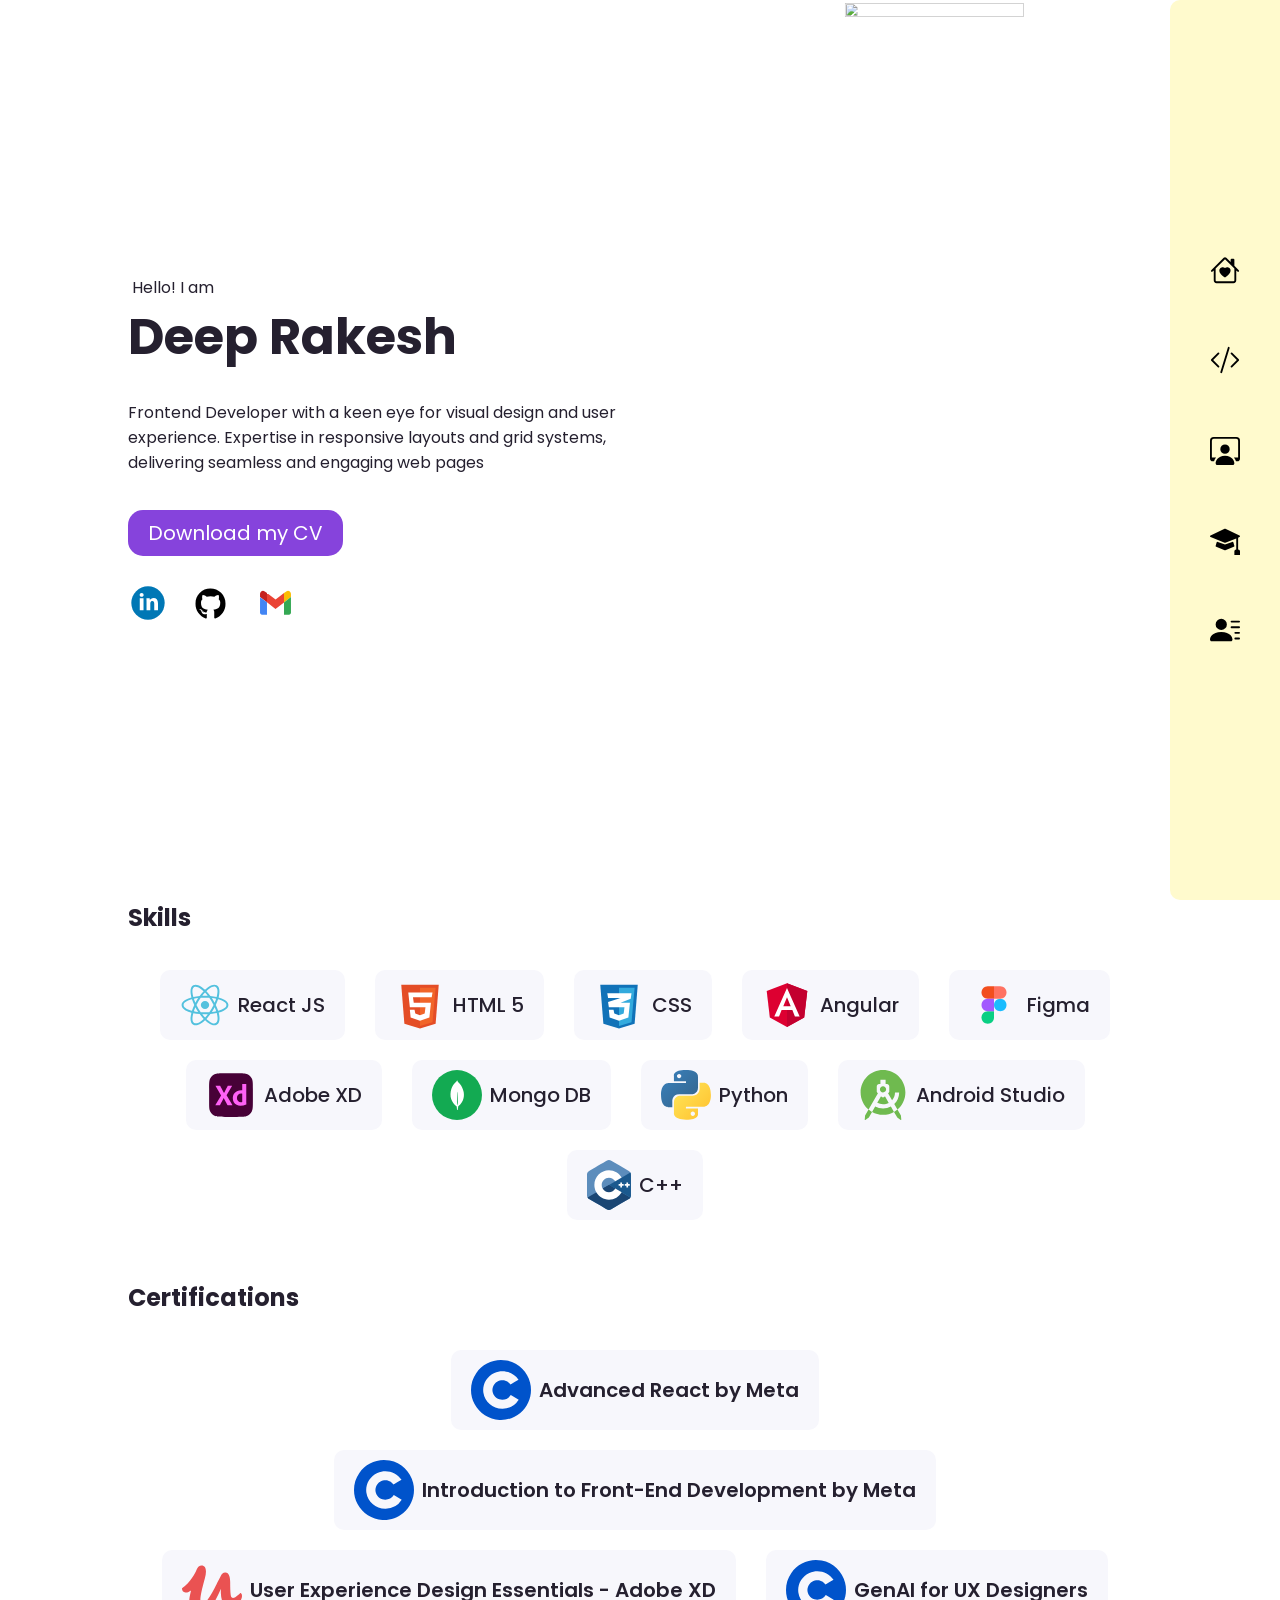
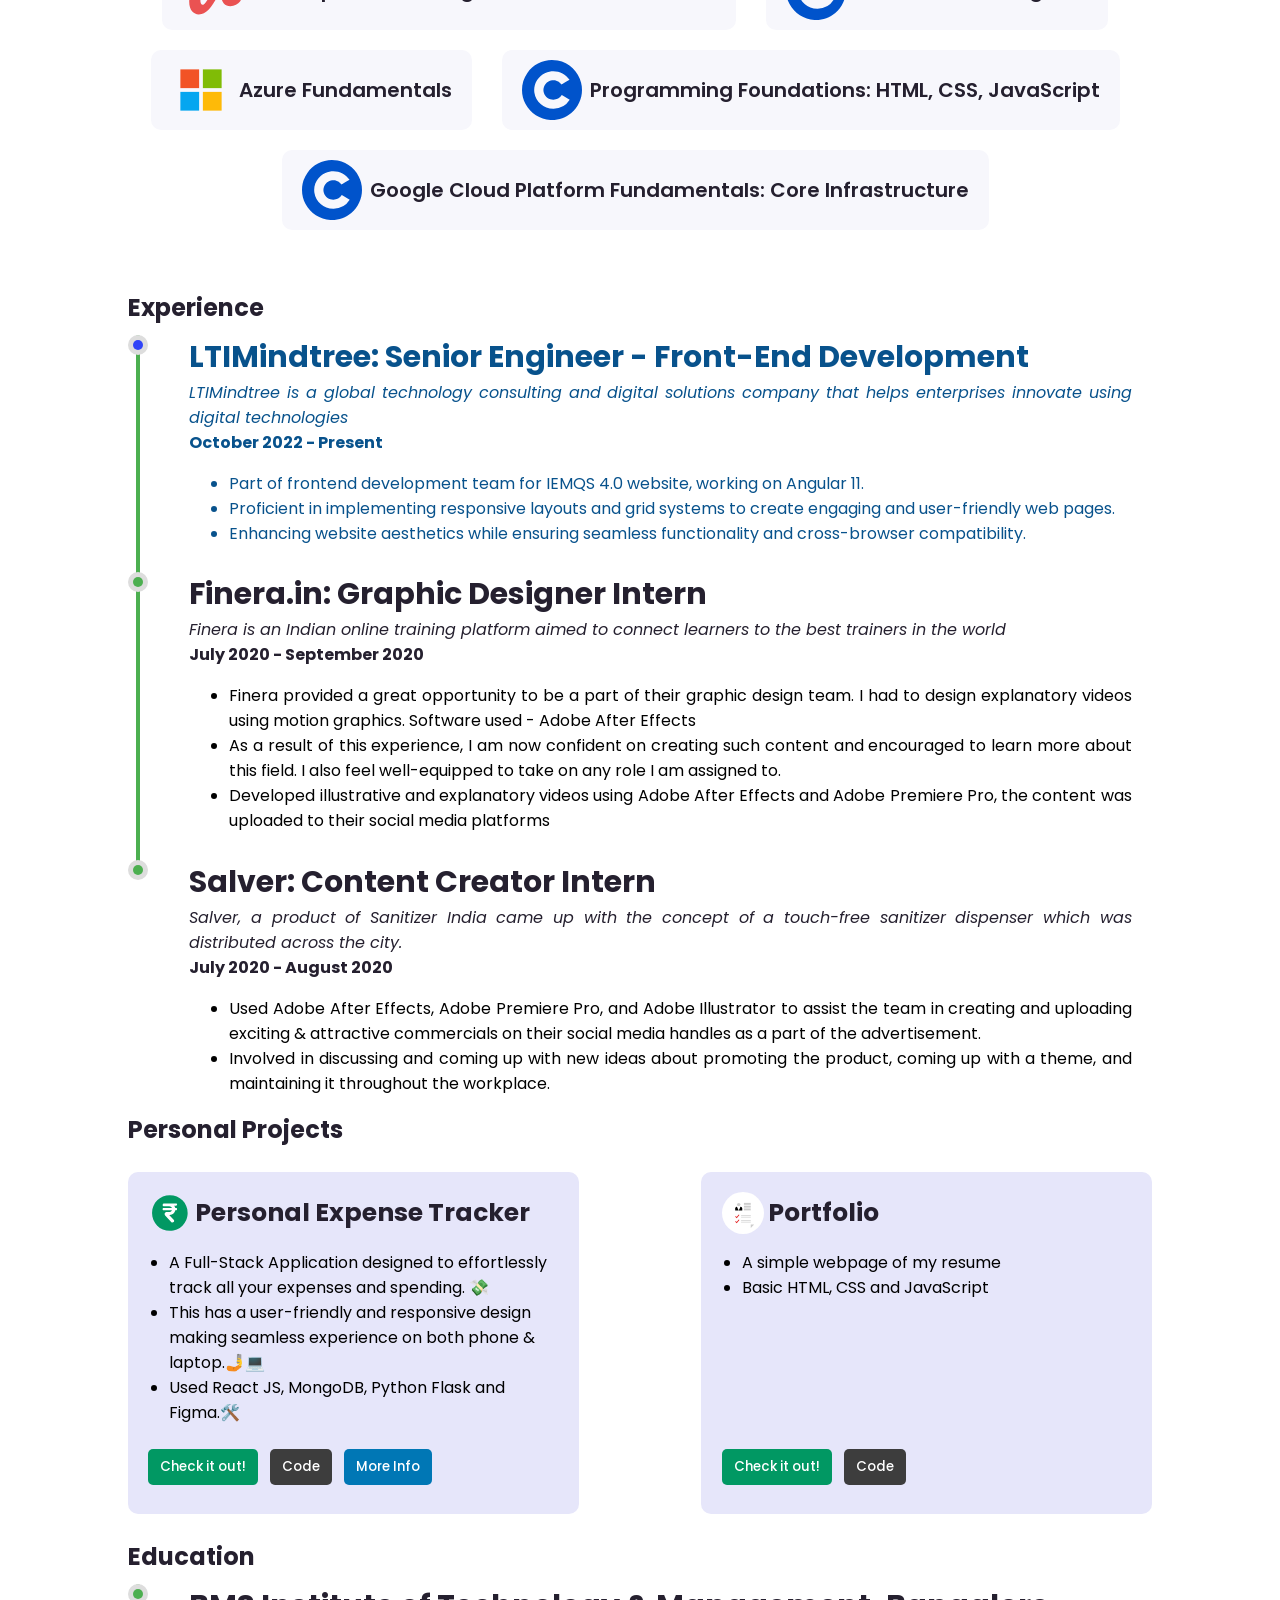
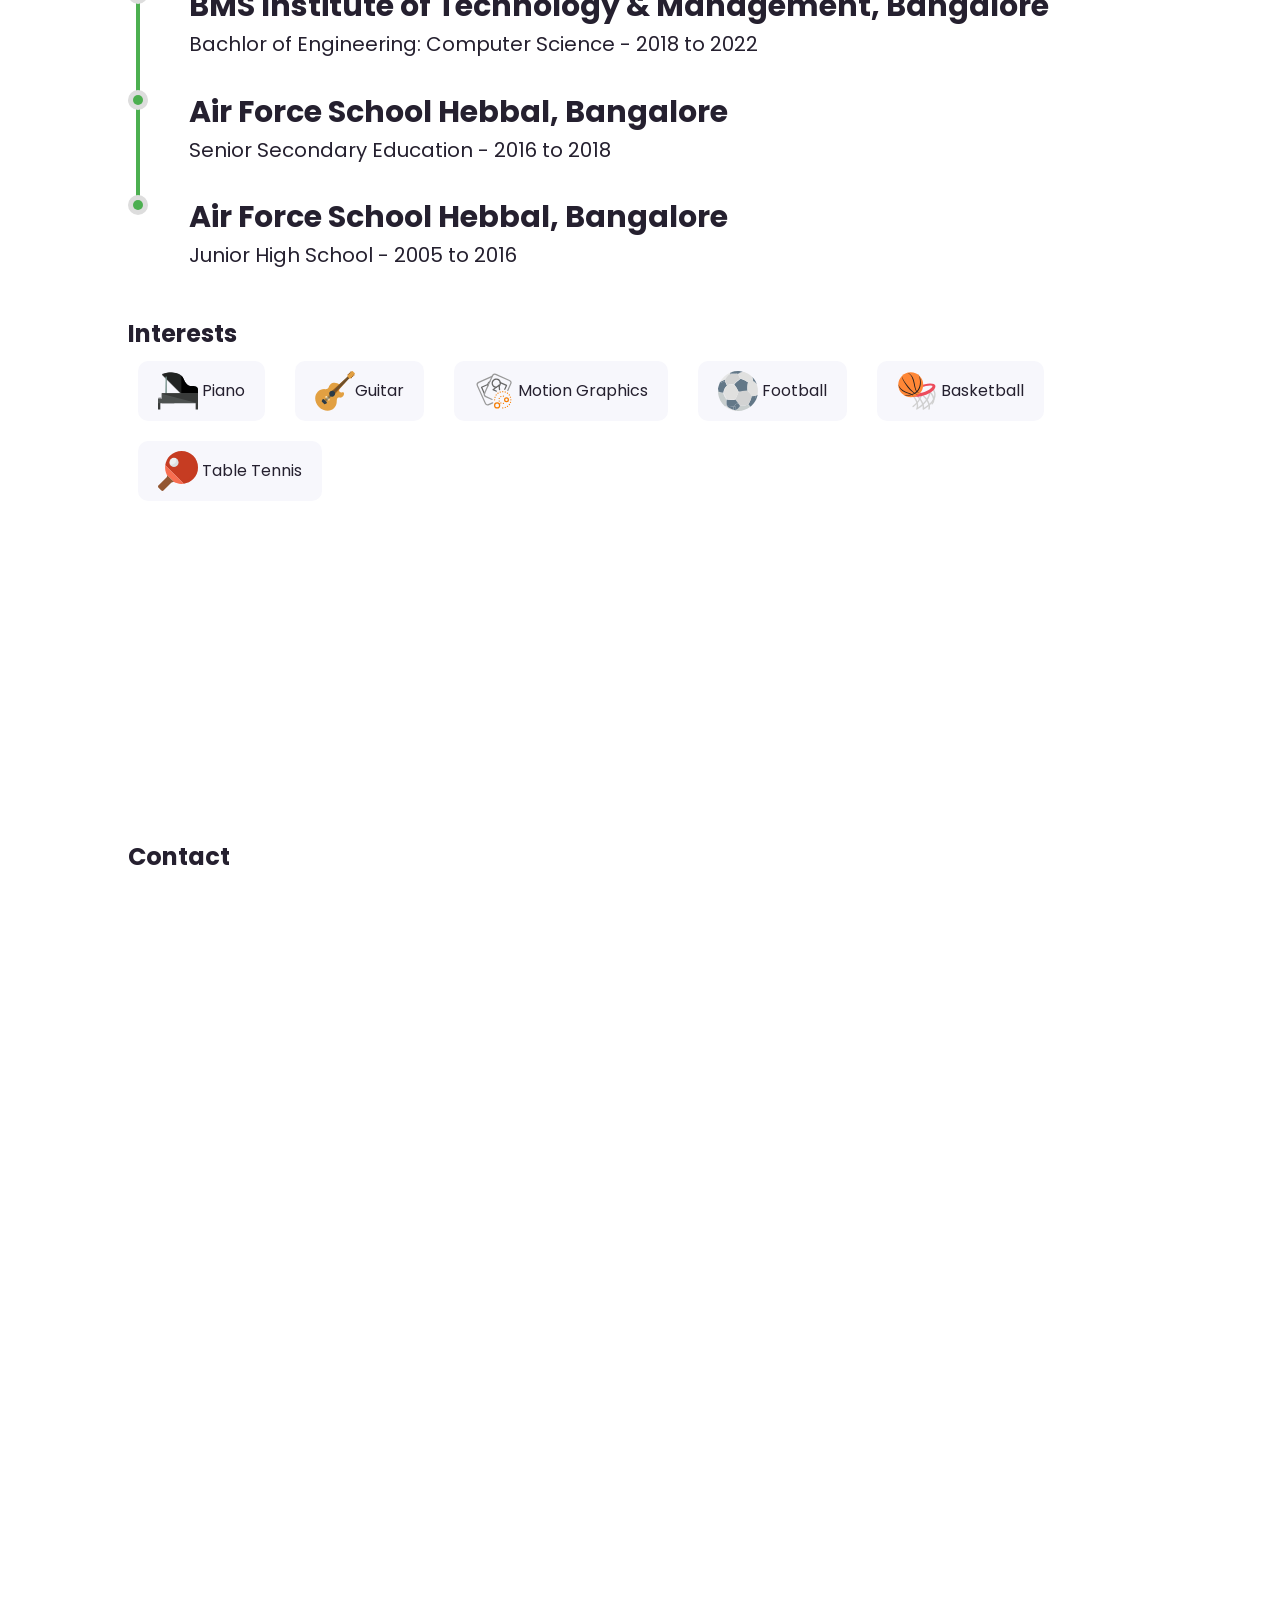
==== commit d43df19b: "Interests and personal project" ====
--- a/resume.html
+++ b/resume.html
@@ -1,6 +1,6 @@
 <head>
   <title>Deep's Resume</title>
-  <link rel="icon" href="/portfolio-svgrepo-com.svg" />
+  <link rel="icon" href="./icons//portfolio.svg" />
   <link rel="stylesheet" href="./resume.css" />
   <link rel="stylesheet" href="./fonts.css" />
   <link rel="preconnect" href="https://fonts.googleapis.com" />
@@ -249,6 +249,82 @@
         </div>
       </div>
     </div>
+    <h2>Personal Projects</h2>
+    <br />
+    <div class="projects-section">
+      <div class="projects-card">
+        <div class="project-heading">
+          <img src="./icons/personal-expense-tracker.svg" alt="" />
+          <span class="poppins-bold">Personal Expense Tracker</span>
+        </div>
+        <div>
+          <ul>
+            <li>
+              A Full-Stack Application designed to effortlessly track all your
+              expenses and spending. 💸
+            </li>
+            <li>
+              This has a user-friendly and responsive design making seamless
+              experience on both phone & laptop.🤳💻
+            </li>
+            <li>Used React JS, MongoDB, Python Flask and Figma.🛠️</li>
+          </ul>
+        </div>
+        <div>
+          <button
+            class="poppins-medium"
+            style="color: white; background-color: #019863"
+            onclick="openInNewTab('https://deep0902.github.io/personal-expense-tracker-demo/')"
+          >
+            Check it out!
+          </button>
+          <button
+            class="poppins-medium"
+            style="color: white; background-color: #3d3d3d"
+            onclick="openInNewTab('https://github.com/Deep0902/personal-expense-tracker')"
+          >
+            Code
+          </button>
+          <button
+            class="poppins-medium"
+            style="color: white; background-color: #0077b5"
+            onclick="openInNewTab('https://www.linkedin.com/posts/deeprakesh_fullstackdevelopment-pythonflask-mongodb-activity-7233375508577591297-nkqo?utm_source=share&utm_medium=member_desktop')"
+          >
+            More Info
+          </button>
+        </div>
+      </div>
+      <div class="projects-card">
+        <div class="project-heading">
+          <img src="./icons/portfolio.svg" alt="" />
+          <span class="poppins-bold">Portfolio</span>
+        </div>
+        <div>
+          <ul>
+            <li>A simple webpage of my resume</li>
+            <li>Basic HTML, CSS and JavaScript</li>
+          </ul>
+        </div>
+        <div style="margin-top: auto">
+          <button
+            class="poppins-medium"
+            style="color: white; background-color: #019863"
+            onclick="openInNewTab('/resume.html')"
+          >
+            Check it out!
+          </button>
+          <button
+            class="poppins-medium"
+            style="color: white; background-color: #3d3d3d"
+            onclick="openInNewTab('https://github.com/Deep0902/Resume')"
+          >
+            Code
+          </button>
+          
+        </div>
+      </div>
+    </div>
+    <br />
   </div>
   <div id="education" class="sections">
     <h2>Education</h2>
@@ -259,9 +335,9 @@
           <div class="line active"></div>
         </div>
         <div class="experience-content">
-          <span>BMS Institute of Technology & Management - 2018 to 2022</span>
+          <span>BMS Institute of Technology & Management, Bangalore</span>
           <span class="poppins-regular"
-            >Bachlor of Engineering - Computer Science</span
+            >Bachlor of Engineering: Computer Science - 2018 to 2022</span
           >
         </div>
       </div>
@@ -271,8 +347,8 @@
           <div class="line active"></div>
         </div>
         <div class="experience-content">
-          <span>Air Force School Hebbal - 2016 to 2018</span>
-          <span class="poppins-regular">Senior Secondary Education</span>
+          <span>Air Force School Hebbal, Bangalore</span>
+          <span class="poppins-regular">Senior Secondary Education - 2016 to 2018</span>
         </div>
       </div>
       <div class="experience-card poppins-bold" style="color: #08528c">
@@ -280,9 +356,37 @@
           <div class="dot"></div>
         </div>
         <div class="experience-content">
-          <span>Air Force School Hebbal - 2005 to 2016</span>
-          <span class="poppins-regular">Junior High School</span>
-        </div>
+          <span>Air Force School Hebbal, Bangalore</span>
+          <span class="poppins-regular">Junior High School - 2005 to 2016</span>
+        </div>
+      </div>
+    </div>
+    <br>
+    <h2>Interests</h2>
+    <div class="interests-section">
+      <div class="interest-card">
+        <img src="./icons/piano.svg" alt="">
+        <span>&nbsp;Piano</span>
+      </div>
+      <div class="interest-card">
+        <img src="./icons/guitar.svg" alt="">
+        <span>Guitar</span>
+      </div>
+      <div class="interest-card">
+        <img src="./icons/animation.svg" alt="">
+        <span>&nbsp;Motion Graphics</span>
+      </div>
+      <div class="interest-card">
+        <img src="./icons/football.svg" alt="">
+        <span>&nbsp;Football</span>
+      </div>
+      <div class="interest-card">
+        <img src="./icons/basketball.svg" alt="">
+        <span>&nbsp;Basketball</span>
+      </div>
+      <div class="interest-card">
+        <img src="./icons/table-tennis.svg" alt="">
+        <span>&nbsp;Table Tennis</span>
       </div>
     </div>
   </div>
--- a/resume.css
+++ b/resume.css
@@ -124,7 +124,6 @@
 .intro button:hover {
   scale: 1.1;
   box-shadow: 0px 0px 27px #00000020;
-
 }
 .homepage-links {
   display: flex;
@@ -208,11 +207,11 @@
   display: flex;
   text-align: justify;
 }
-.experience-content:hover{
+.experience-content:hover {
   scale: 1.01;
   border-radius: 10px;
   box-shadow: 0px 0px 27px #00000015;
-
+  cursor: default;
 }
 .experience-heading {
   font-size: 30px;
@@ -223,6 +222,47 @@
   margin-left: 3%;
   display: flex;
   flex-direction: column;
+}
+/* ===================================== */
+.projects-section {
+  display: flex;
+  justify-content: space-between;
+  flex-wrap: wrap;
+}
+.projects-card {
+  display: flex;
+  flex-direction: column;
+  background-color: #e6e6fa;
+  border-radius: 10px;
+  padding: 2%;
+  width: 40%;
+}
+.projects-card ul {
+  padding-left: 5%;
+}
+.projects-card:hover {
+  scale: 1.01;
+}
+.project-heading {
+  display: flex;
+  align-items: center;
+}
+.project-heading img {
+  height: 42px;
+}
+.project-heading > span {
+  font-size: 25px;
+  margin-left: 4px;
+}
+.projects-card button {
+  border: none;
+  padding: 8px 12px;
+  border-radius: 5px;
+  margin: 8px 8px 8px 0px;
+}
+.projects-card button:hover {
+  scale: 1.05;
+  box-shadow: 0px 0px 27px #00000010;
 }
 /* ===================================== */
 .progress-container {
@@ -270,3 +310,46 @@
 .line.active {
   background-color: #4caf50;
 }
+/* ===================================== */
+
+#education .experience-content span:nth-child(1) {
+  font-size: 30px;
+}
+#education .experience-content span:nth-child(2) {
+  font-size: 20px;
+}
+
+#education .experience-content {
+  padding-bottom: 2%;
+}
+
+#education .location {
+  font-size: 20px !important;
+}
+/* ======================================== */
+
+.interests-section{
+  display: flex;
+  flex-wrap: wrap;
+  /* padding: 0 20%;
+  justify-content: center; */
+}
+.interest-card{
+  background-color: #f7f7fc;
+    border-radius: 10px;
+    width: max-content;
+    padding: 10px 20px;
+    display: flex;
+    align-items: center;
+    justify-content: center;
+    margin: 10px 20px 10px 10px;
+}
+
+.interest-card:hover {
+  scale: 1.1;
+  cursor: default;
+  box-shadow: 0px 0px 27px #00000020;
+}
+.interest-card img{
+  height: 40px;
+}
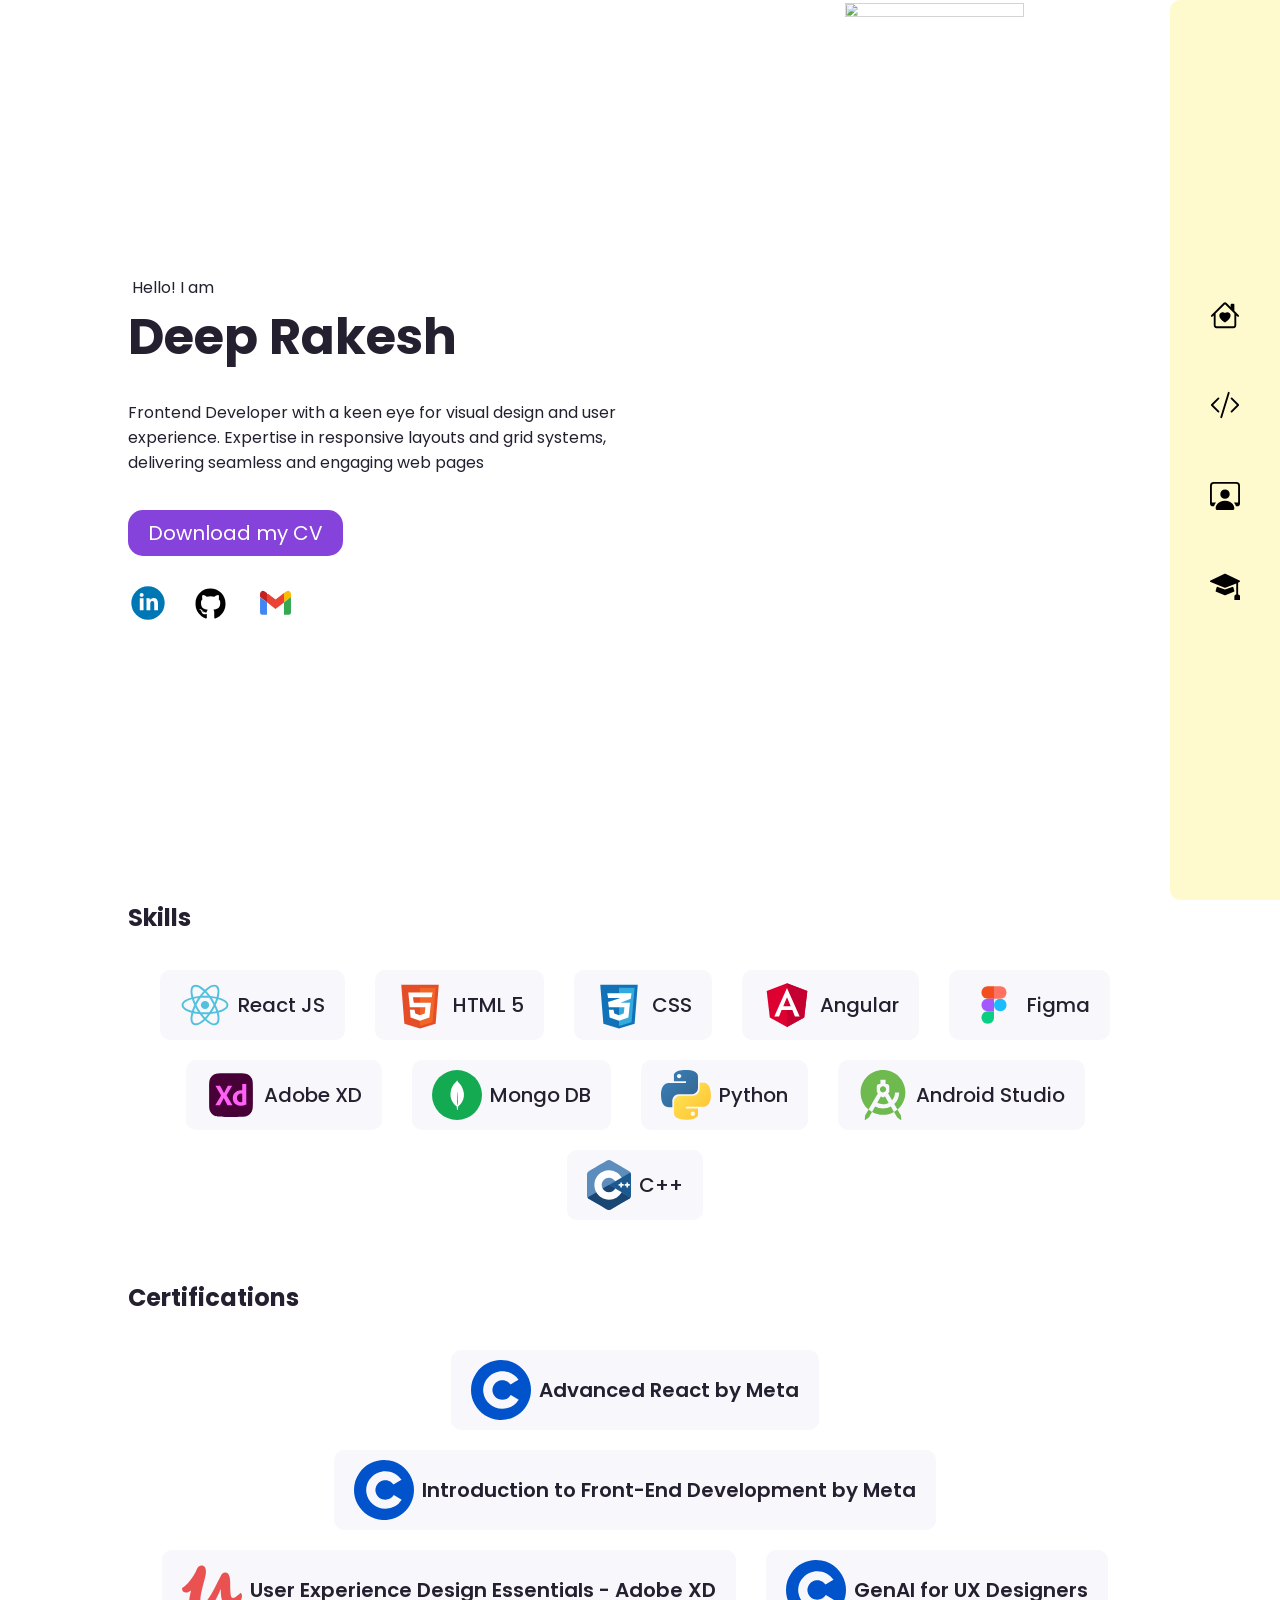
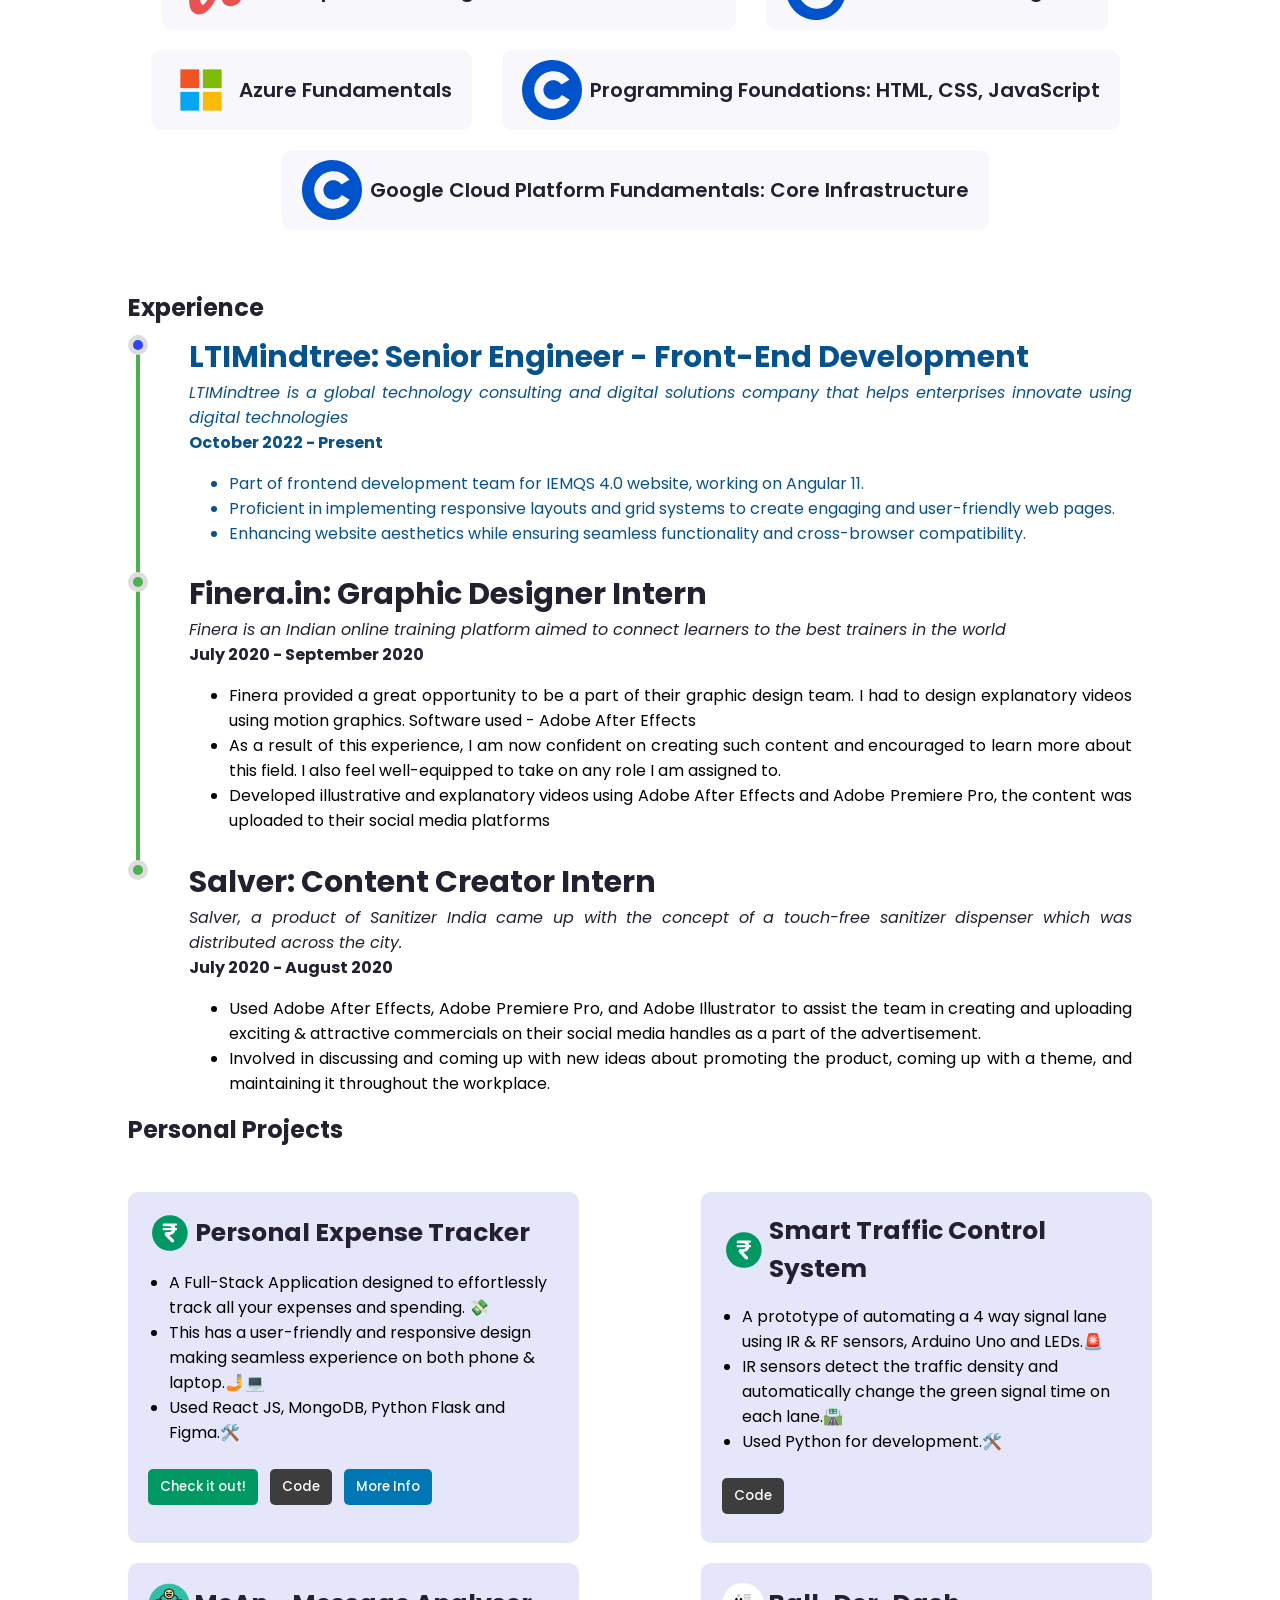
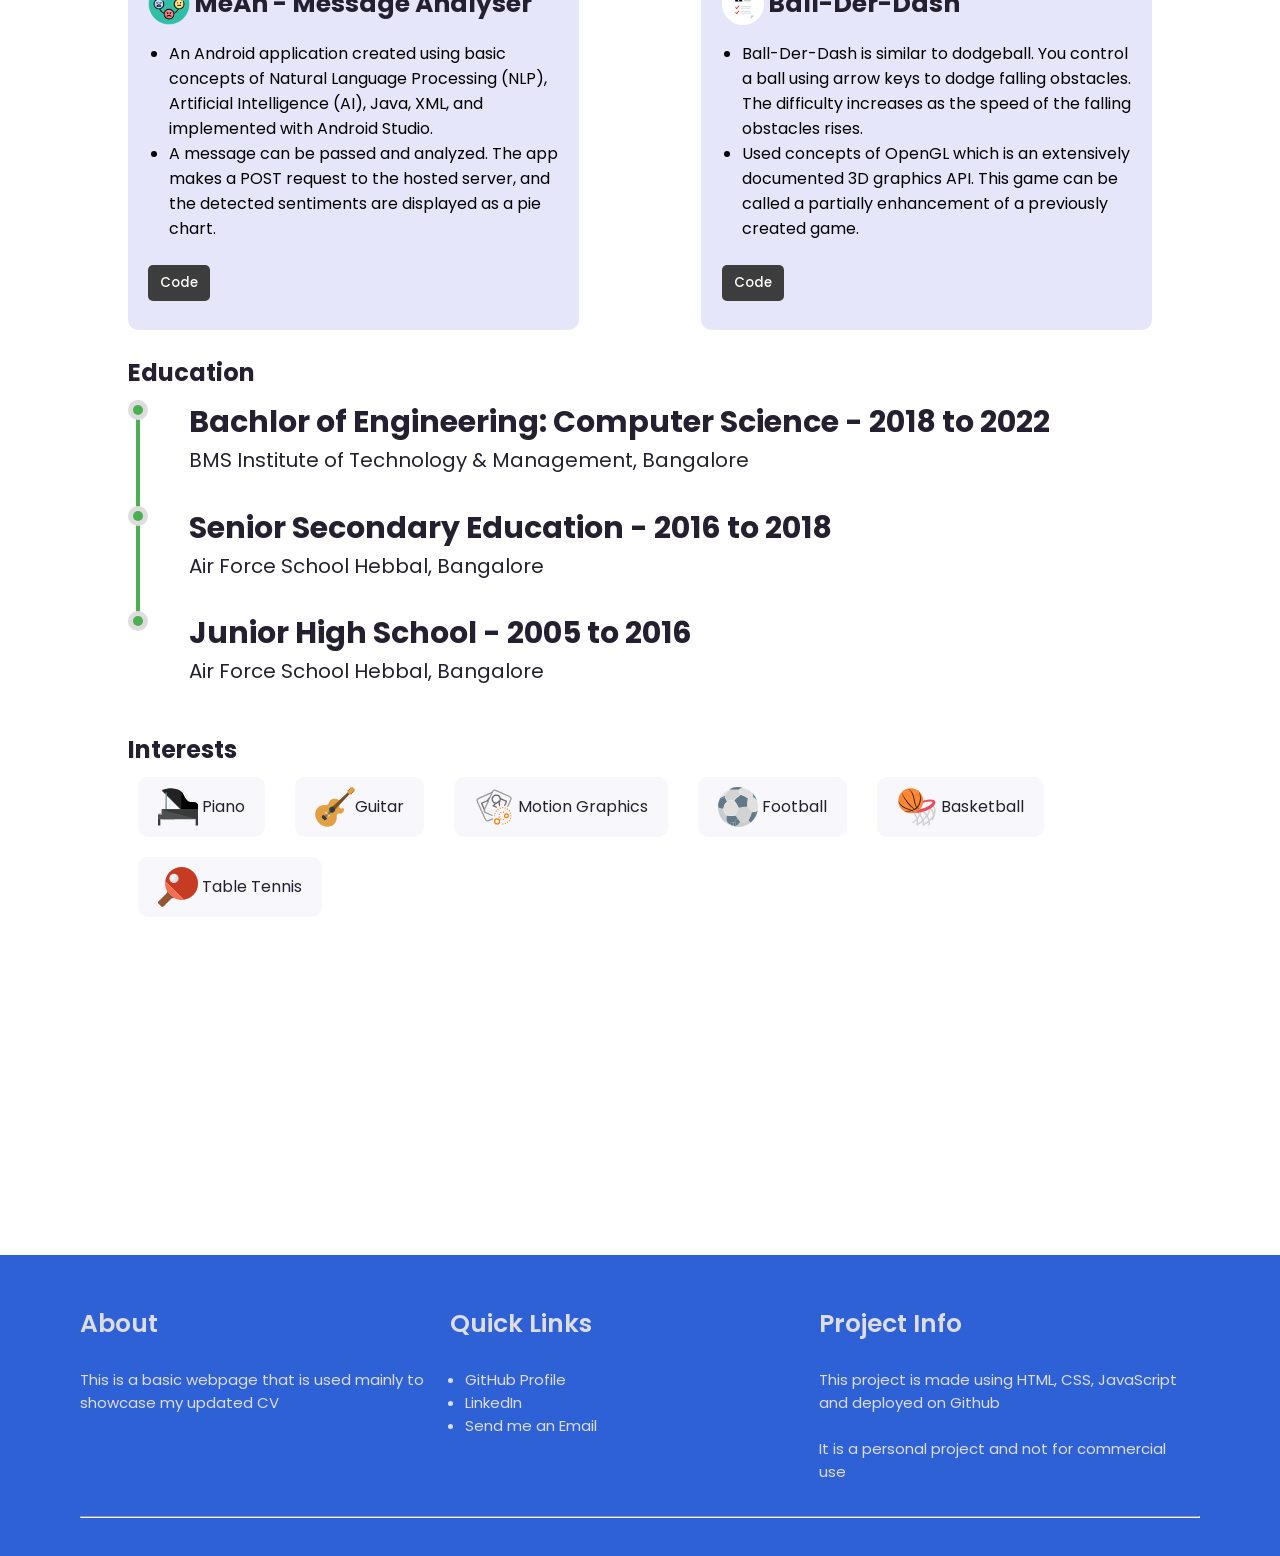
==== commit 38017573: "Footer + projects + updated pdf" ====
--- a/resume.html
+++ b/resume.html
@@ -30,10 +30,6 @@
         <img src="./icons/mortarboard-fill.svg" alt="" />
         <span class="hover-text">Education</span>
       </div>
-      <div class="icon-container" data-section="contact">
-        <img src="./icons/person-lines-fill.svg" alt="" />
-        <span class="hover-text">Contact</span>
-      </div>
     </div>
   </div>
 
@@ -73,10 +69,46 @@
     <h2>Skills</h2>
     <br />
     <div class="skills-container" id="skills-container">
-      <!-- <div class="skill">
+      <div class="skill">
         <img src="./icons/react.svg" alt="" />
         <span class="poppins-medium">React JS</span>
-      </div> -->
+      </div>
+      <div class="skill">
+        <img src="./icons/html-5.svg" alt="" />
+        <span class="poppins-medium">HTML 5</span>
+      </div>
+      <div class="skill">
+        <img src="./icons/css-3.svg" alt="" />
+        <span class="poppins-medium">CSS</span>
+      </div>
+      <div class="skill">
+        <img src="./icons/angular.svg" alt="" />
+        <span class="poppins-medium">Angular</span>
+      </div>
+      <div class="skill">
+        <img src="./icons/figma.svg" alt="" />
+        <span class="poppins-medium">Figma</span>
+      </div>
+      <div class="skill">
+        <img src="./icons/adobe-xd.svg" alt="" />
+        <span class="poppins-medium">Adobe XD</span>
+      </div>
+      <div class="skill">
+        <img src="./icons/mongodb.svg" alt="" />
+        <span class="poppins-medium">Mongo DB</span>
+      </div>
+      <div class="skill">
+        <img src="./icons/python.svg" alt="" />
+        <span class="poppins-medium">Python</span>
+      </div>
+      <div class="skill">
+        <img src="./icons/androidstudiosvg.svg" alt="" />
+        <span class="poppins-medium">Android Studio</span>
+      </div>
+      <div class="skill">
+        <img src="./icons/c.svg" alt="" />
+        <span class="poppins-medium">C++</span>
+      </div>
     </div>
     <br /><br />
     <h2>Certifications</h2>
@@ -296,31 +328,88 @@
       </div>
       <div class="projects-card">
         <div class="project-heading">
-          <img src="./icons/portfolio.svg" alt="" />
-          <span class="poppins-bold">Portfolio</span>
+          <img src="./icons/personal-expense-tracker.svg" alt="" />
+          <span class="poppins-bold">Smart Traffic Control System</span>
         </div>
         <div>
           <ul>
-            <li>A simple webpage of my resume</li>
-            <li>Basic HTML, CSS and JavaScript</li>
+            <li>
+              A prototype of automating a 4 way signal lane using IR & RF
+              sensors, Arduino Uno and LEDs.🚨
+            </li>
+            <li>
+              IR sensors detect the traffic density and automatically change the
+              green signal time on each lane.🛣️
+            </li>
+            <li>Used Python for development.🛠️</li>
+          </ul>
+        </div>
+        <div>
+          <button
+            class="poppins-medium"
+            style="color: white; background-color: #3d3d3d"
+            onclick="openInNewTab('https://github.com/Deep0902/personal-expense-tracker')"
+          >
+            Code
+          </button>
+        </div>
+      </div>
+      <div class="projects-card">
+        <div class="project-heading">
+          <img src="./icons/MeAn.png" alt="" />
+          <span class="poppins-bold">MeAn - Message Analyser</span>
+        </div>
+        <div>
+          <ul>
+            <li>
+              An Android application created using basic concepts of Natural
+              Language Processing (NLP), Artificial Intelligence (AI), Java,
+              XML, and implemented with Android Studio.
+            </li>
+            <li>
+              A message can be passed and analyzed. The app makes a POST request
+              to the hosted server, and the detected sentiments are displayed as
+              a pie chart.
+            </li>
           </ul>
         </div>
         <div style="margin-top: auto">
           <button
             class="poppins-medium"
-            style="color: white; background-color: #019863"
-            onclick="openInNewTab('/resume.html')"
-          >
-            Check it out!
+            style="color: white; background-color: #3d3d3d"
+            onclick="openInNewTab('https://github.com/Likith2000/MeAN-Android-Application')"
+          >
+            Code
           </button>
+        </div>
+      </div>
+      <div class="projects-card">
+        <div class="project-heading">
+          <img src="./icons/portfolio.svg" alt="" />
+          <span class="poppins-bold">Ball-Der-Dash</span>
+        </div>
+        <div>
+          <ul>
+            <li>
+              Ball-Der-Dash is similar to dodgeball. You control a ball using
+              arrow keys to dodge falling obstacles. The difficulty increases as
+              the speed of the falling obstacles rises.
+            </li>
+            <li>
+              Used concepts of OpenGL which is an extensively documented 3D
+              graphics API. This game can be called a partially enhancement of a
+              previously created game.
+            </li>
+          </ul>
+        </div>
+        <div style="margin-top: auto">
           <button
             class="poppins-medium"
             style="color: white; background-color: #3d3d3d"
-            onclick="openInNewTab('https://github.com/Deep0902/Resume')"
+            onclick="openInNewTab('https://github.com/Deep0902/CGV-Mini-Project')"
           >
             Code
           </button>
-          
         </div>
       </div>
     </div>
@@ -335,9 +424,9 @@
           <div class="line active"></div>
         </div>
         <div class="experience-content">
-          <span>BMS Institute of Technology & Management, Bangalore</span>
+          <span>Bachlor of Engineering: Computer Science - 2018 to 2022</span>
           <span class="poppins-regular"
-            >Bachlor of Engineering: Computer Science - 2018 to 2022</span
+            >BMS Institute of Technology & Management, Bangalore</span
           >
         </div>
       </div>
@@ -347,8 +436,10 @@
           <div class="line active"></div>
         </div>
         <div class="experience-content">
-          <span>Air Force School Hebbal, Bangalore</span>
-          <span class="poppins-regular">Senior Secondary Education - 2016 to 2018</span>
+          <span>Senior Secondary Education - 2016 to 2018</span>
+          <span class="poppins-regular"
+            >Air Force School Hebbal, Bangalore</span
+          >
         </div>
       </div>
       <div class="experience-card poppins-bold" style="color: #08528c">
@@ -356,42 +447,93 @@
           <div class="dot"></div>
         </div>
         <div class="experience-content">
-          <span>Air Force School Hebbal, Bangalore</span>
-          <span class="poppins-regular">Junior High School - 2005 to 2016</span>
-        </div>
-      </div>
-    </div>
-    <br>
+          <span>Junior High School - 2005 to 2016</span>
+          <span class="poppins-regular"
+            >Air Force School Hebbal, Bangalore</span
+          >
+        </div>
+      </div>
+    </div>
+    <br />
     <h2>Interests</h2>
     <div class="interests-section">
       <div class="interest-card">
-        <img src="./icons/piano.svg" alt="">
+        <img src="./icons/piano.svg" alt="" />
         <span>&nbsp;Piano</span>
       </div>
       <div class="interest-card">
-        <img src="./icons/guitar.svg" alt="">
+        <img src="./icons/guitar.svg" alt="" />
         <span>Guitar</span>
       </div>
       <div class="interest-card">
-        <img src="./icons/animation.svg" alt="">
+        <img src="./icons/animation.svg" alt="" />
         <span>&nbsp;Motion Graphics</span>
       </div>
       <div class="interest-card">
-        <img src="./icons/football.svg" alt="">
+        <img src="./icons/football.svg" alt="" />
         <span>&nbsp;Football</span>
       </div>
       <div class="interest-card">
-        <img src="./icons/basketball.svg" alt="">
+        <img src="./icons/basketball.svg" alt="" />
         <span>&nbsp;Basketball</span>
       </div>
       <div class="interest-card">
-        <img src="./icons/table-tennis.svg" alt="">
+        <img src="./icons/table-tennis.svg" alt="" />
         <span>&nbsp;Table Tennis</span>
       </div>
     </div>
   </div>
-  <div id="contact" class="sections">
-    <h2>Contact</h2>
+  <div class="footer">
+    <div class="textBlock">
+      <div class="textSection">
+        <label class="poppins-semibold">About</label>
+        <br />
+        <span class="poppins-regular">
+          This is a basic webpage that is used mainly to showcase my updated CV
+        </span>
+      </div>
+      <div class="textSection">
+        <label class="poppins-semibold">Quick Links</label>
+        <br />
+        <span class="poppins-regular">
+          <ul>
+            <li>
+              <a
+                href="https://github.com/Deep0902"
+                target="_blank"
+                rel="noopener noreferrer"
+              >
+                GitHub Profile
+              </a>
+            </li>
+            <li>
+              <a
+                href="https://www.linkedin.com/in/deeprakesh/"
+                target="_blank"
+                rel="noopener noreferrer"
+              >
+                LinkedIn
+              </a>
+            </li>
+            <li>
+              <a href="mailto:deeptank09@gmail.com">Send me an Email</a>
+            </li>
+          </ul>
+        </span>
+      </div>
+      <div class="textSection">
+        <label class="poppins-semibold">Project Info</label>
+        <br />
+        <span class="poppins-regular">
+          This project is made using HTML, CSS, JavaScript and deployed on
+          Github <br />
+          <br />
+          It is a personal project and not for commercial use
+        </span>
+      </div>
+    </div>
+    <br />
+    <hr />
   </div>
   <script src="/resume.js"></script>
 </body>
--- a/resume.css
+++ b/resume.css
@@ -236,6 +236,7 @@
   border-radius: 10px;
   padding: 2%;
   width: 40%;
+  margin-top: 20px;
 }
 .projects-card ul {
   padding-left: 5%;
@@ -328,21 +329,21 @@
 }
 /* ======================================== */
 
-.interests-section{
+.interests-section {
   display: flex;
   flex-wrap: wrap;
   /* padding: 0 20%;
   justify-content: center; */
 }
-.interest-card{
+.interest-card {
   background-color: #f7f7fc;
-    border-radius: 10px;
-    width: max-content;
-    padding: 10px 20px;
-    display: flex;
-    align-items: center;
-    justify-content: center;
-    margin: 10px 20px 10px 10px;
+  border-radius: 10px;
+  width: max-content;
+  padding: 10px 20px;
+  display: flex;
+  align-items: center;
+  justify-content: center;
+  margin: 10px 20px 10px 10px;
 }
 
 .interest-card:hover {
@@ -350,6 +351,61 @@
   cursor: default;
   box-shadow: 0px 0px 27px #00000020;
 }
-.interest-card img{
+.interest-card img {
   height: 40px;
-}+}
+/* ============================================= */
+.footer {
+  background-color: #2f61d6;
+  padding: 50px 80px 30px 80px;
+}
+.textBlock {
+  display: flex;
+}
+.textSection {
+  width: 33%;
+  display: flex;
+  flex-direction: column;
+}
+.textSection label {
+  font-size: 25px;
+  color: #dddddd;
+}
+.textSection span {
+  padding-top: 0em;
+  font-size: 15px;
+  color: #dddddd;
+}
+.footer p {
+  text-align: center;
+  color: #dddddd;
+}
+.footer ul {
+  margin-top: 0;
+  padding-left: 1em;
+}
+.footer ul li a {
+  color: #dddddd;
+  text-decoration: none;
+}
+
+/* Phone Screen CSS */
+@media (max-width: 760px) {
+  .footer .textBlock {
+    flex-direction: column;
+  }
+  .textSection {
+    width: 100%;
+    margin-bottom: 3em;
+  }
+  .textSection span {
+    top: -1em;
+    position: relative;
+  }
+  .footer {
+    background-color: #095339;
+    padding: 50px 50px 30px 50px;
+  }
+}
+
+/* ============================================= */
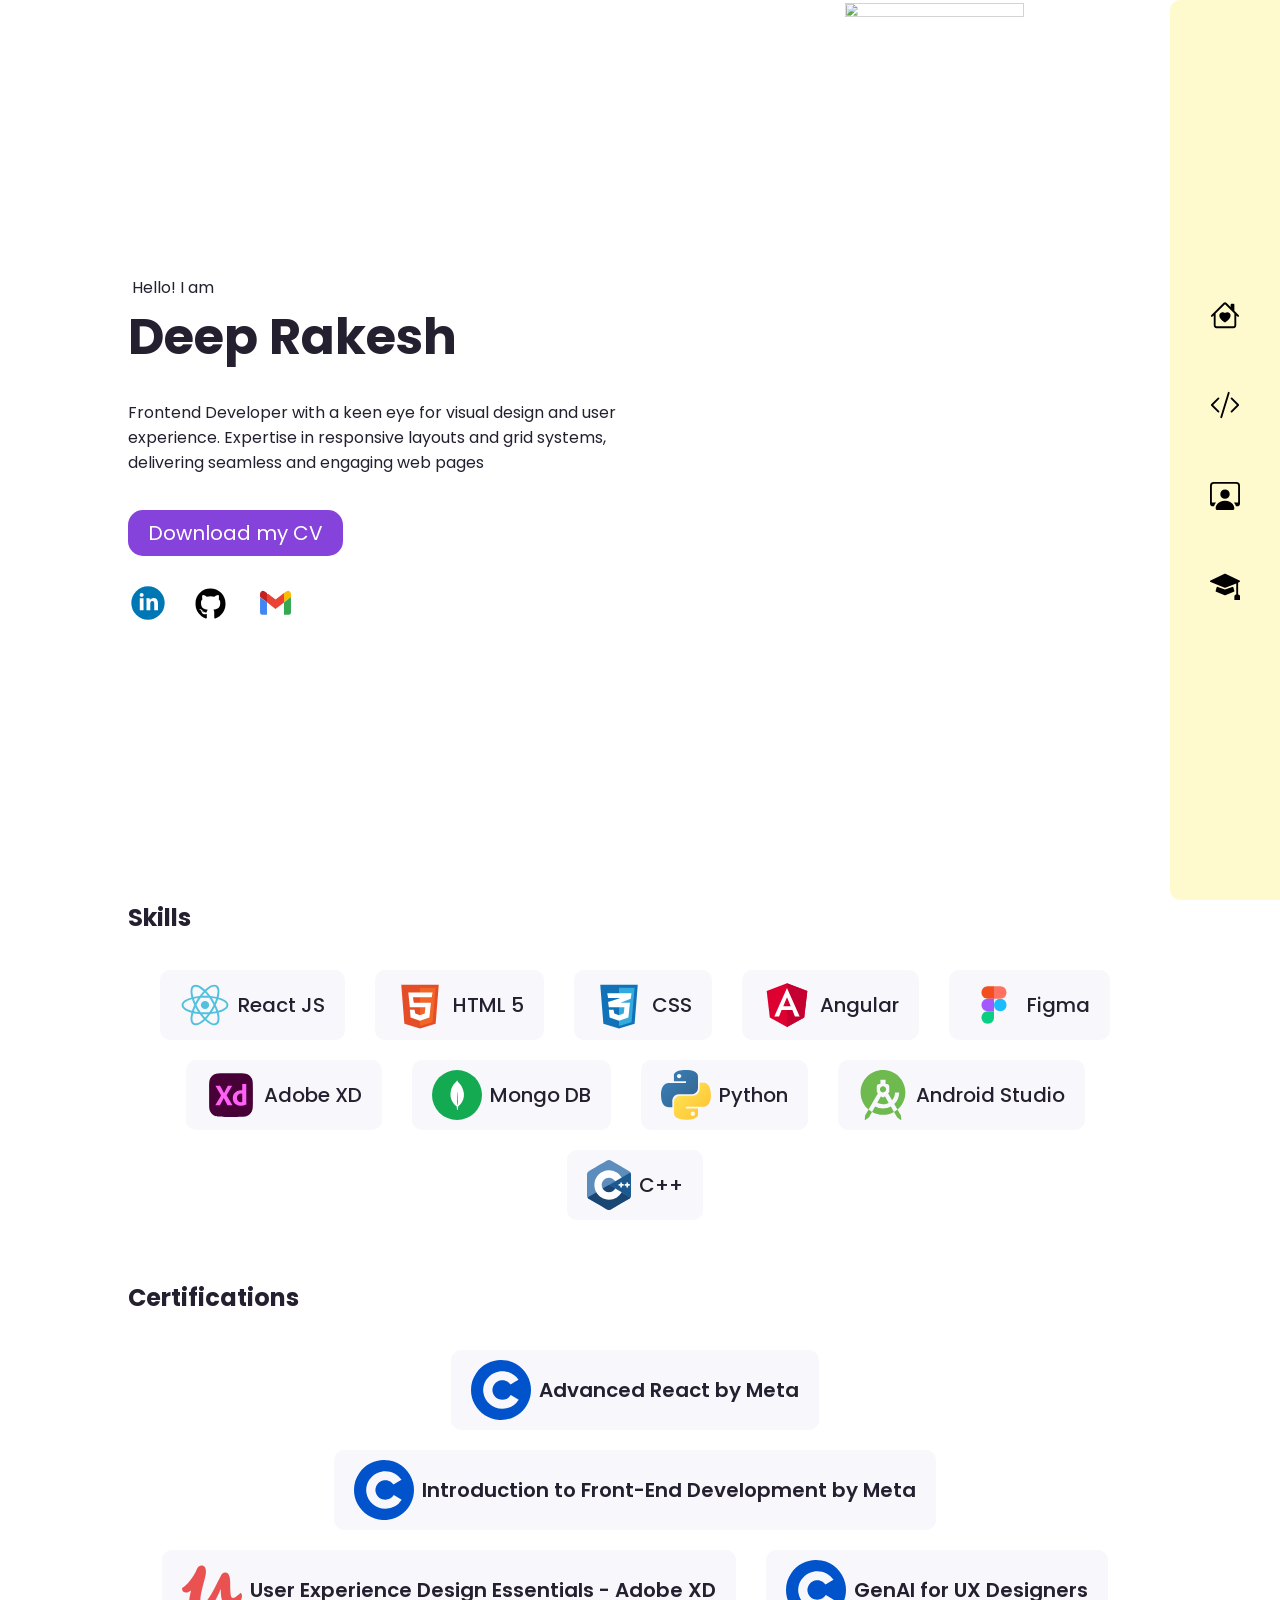
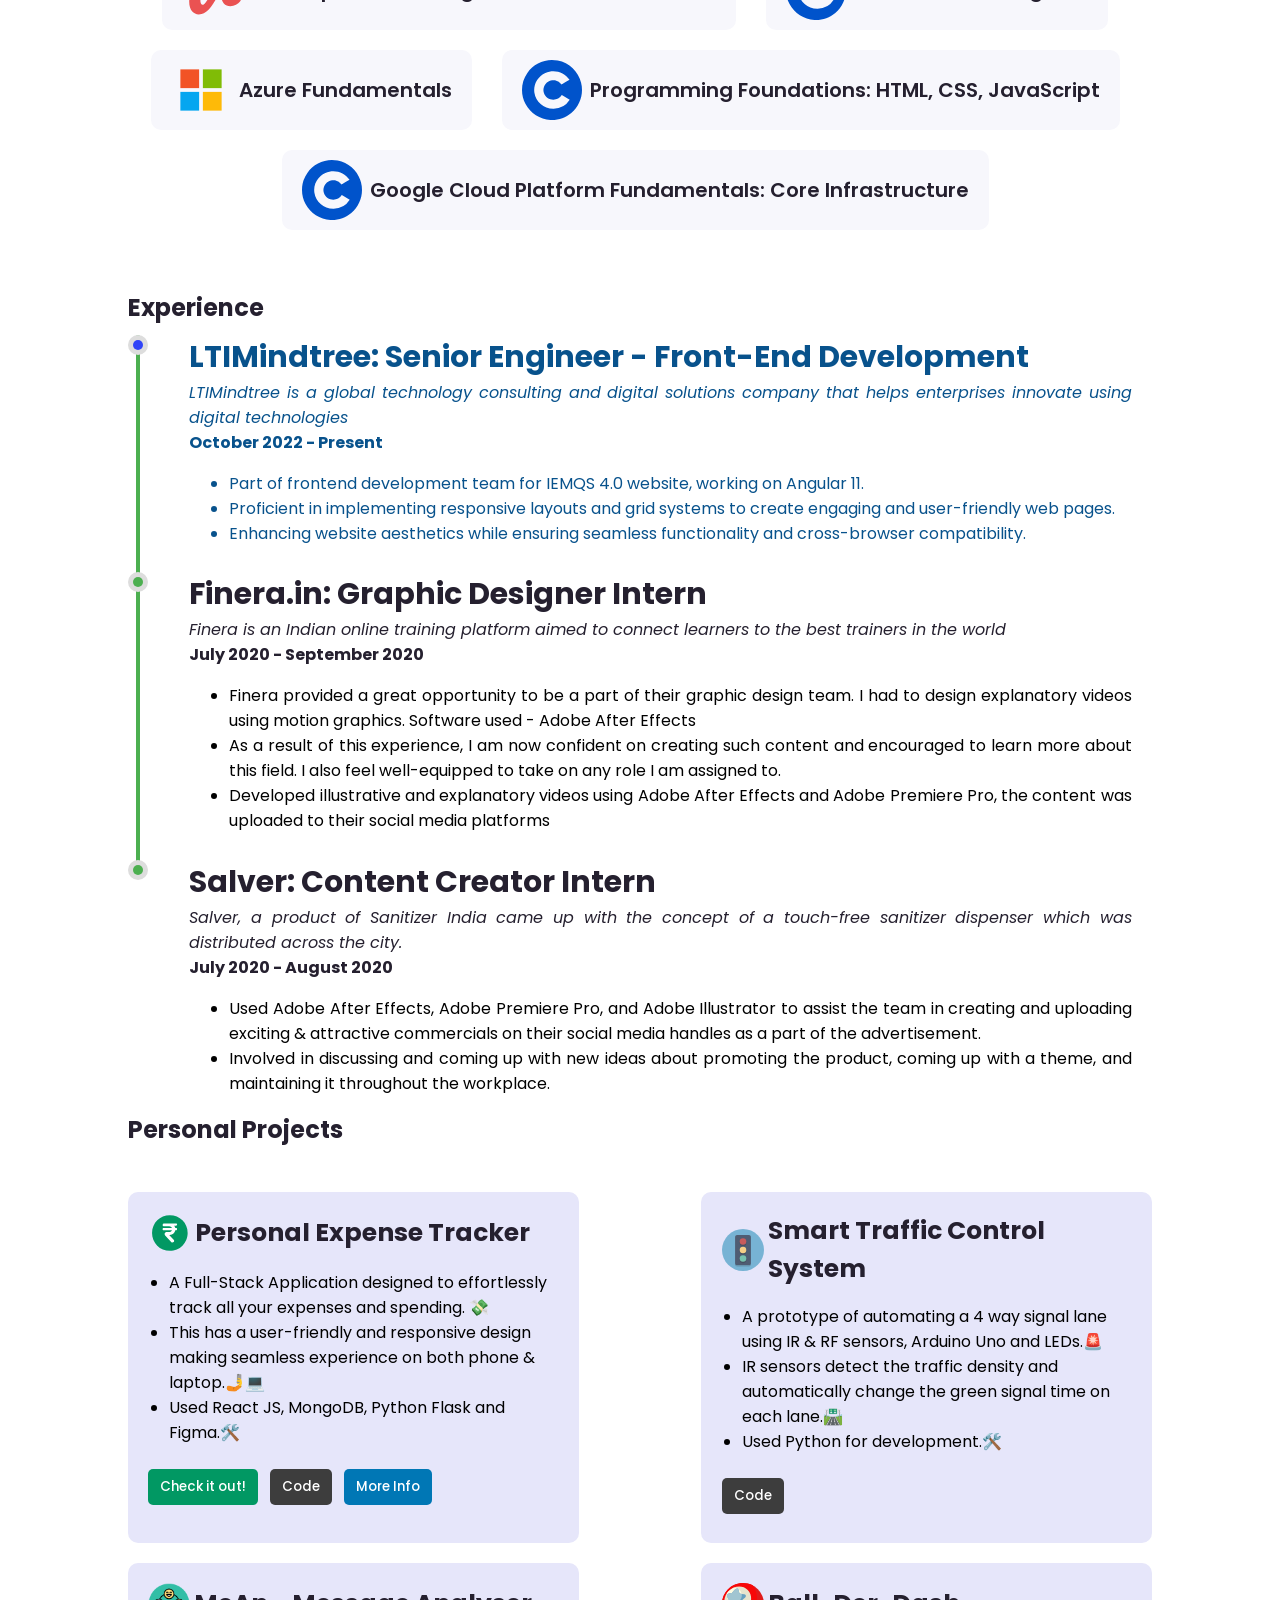
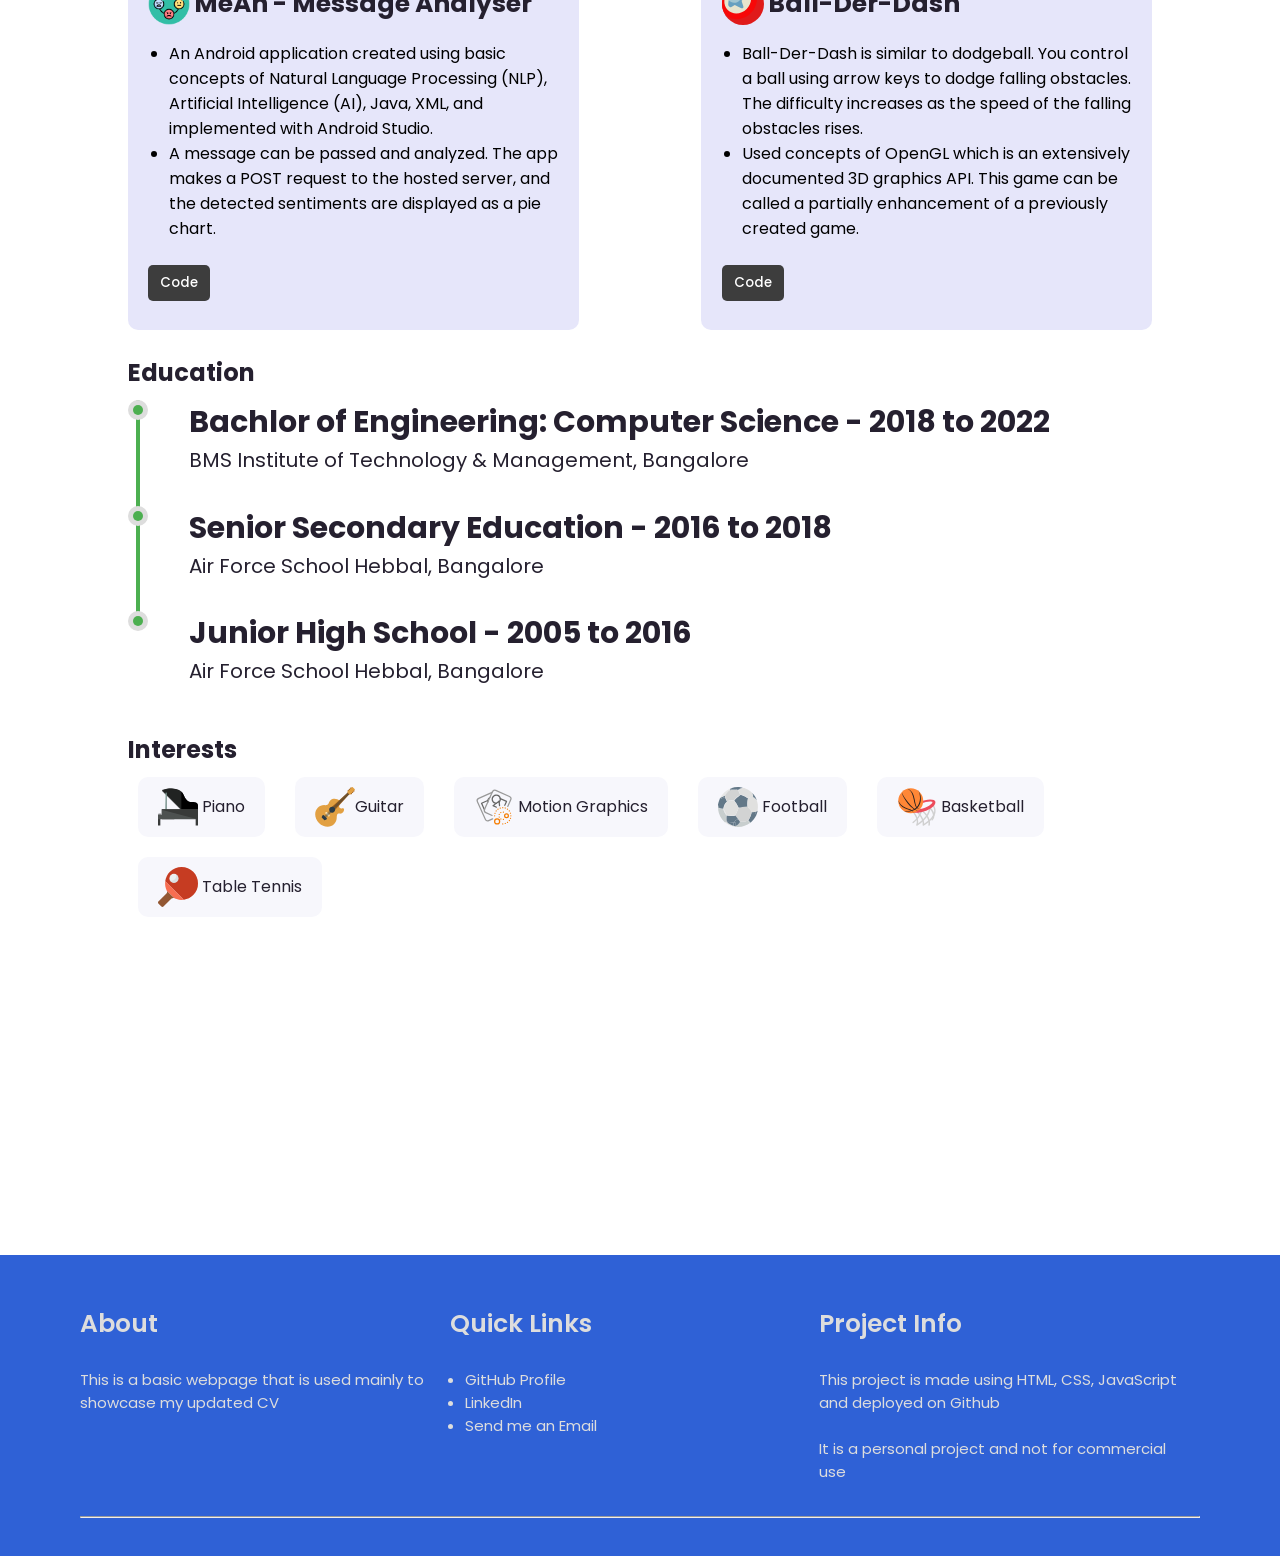
==== commit 2900d116: "icons update" ====
--- a/resume.html
+++ b/resume.html
@@ -328,7 +328,7 @@
       </div>
       <div class="projects-card">
         <div class="project-heading">
-          <img src="./icons/personal-expense-tracker.svg" alt="" />
+          <img src="./icons/traffic.svg" alt="" />
           <span class="poppins-bold">Smart Traffic Control System</span>
         </div>
         <div>
@@ -385,7 +385,7 @@
       </div>
       <div class="projects-card">
         <div class="project-heading">
-          <img src="./icons/portfolio.svg" alt="" />
+          <img src="./icons/ball.svg" alt="" />
           <span class="poppins-bold">Ball-Der-Dash</span>
         </div>
         <div>
